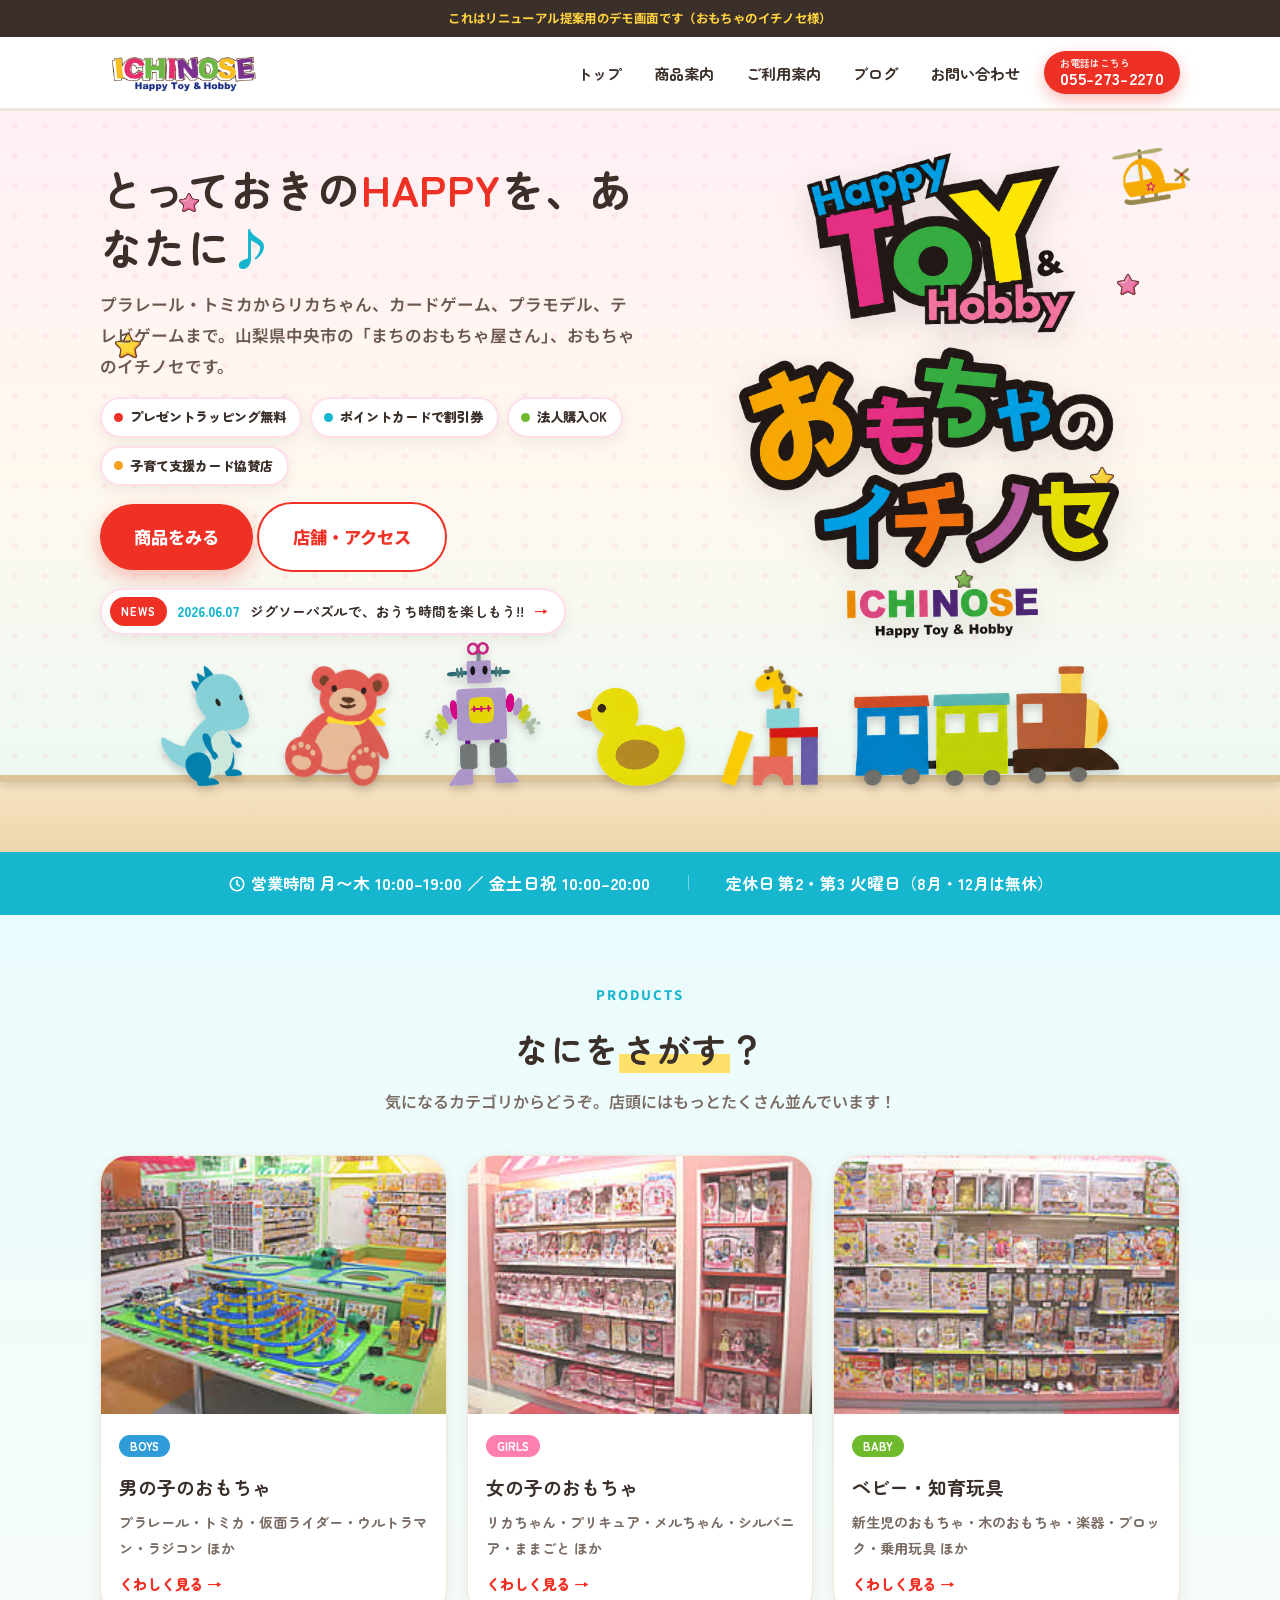
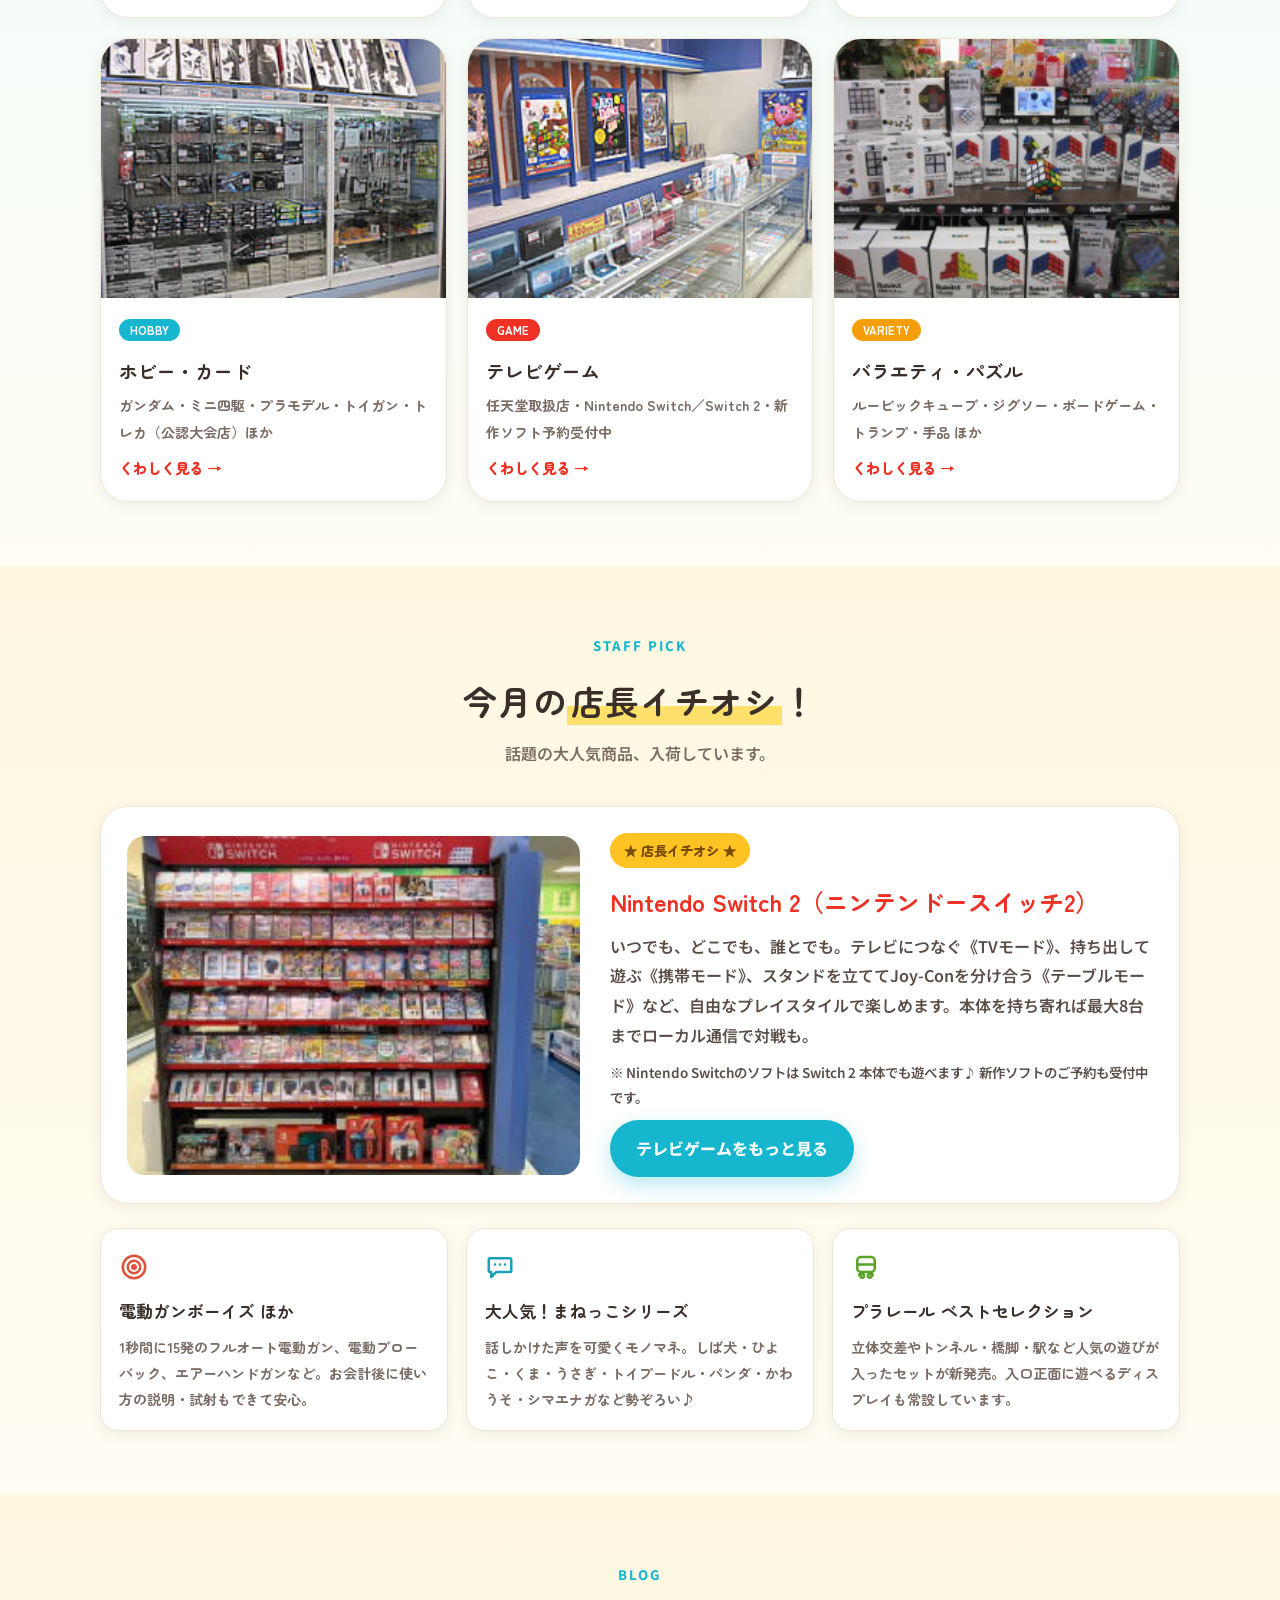
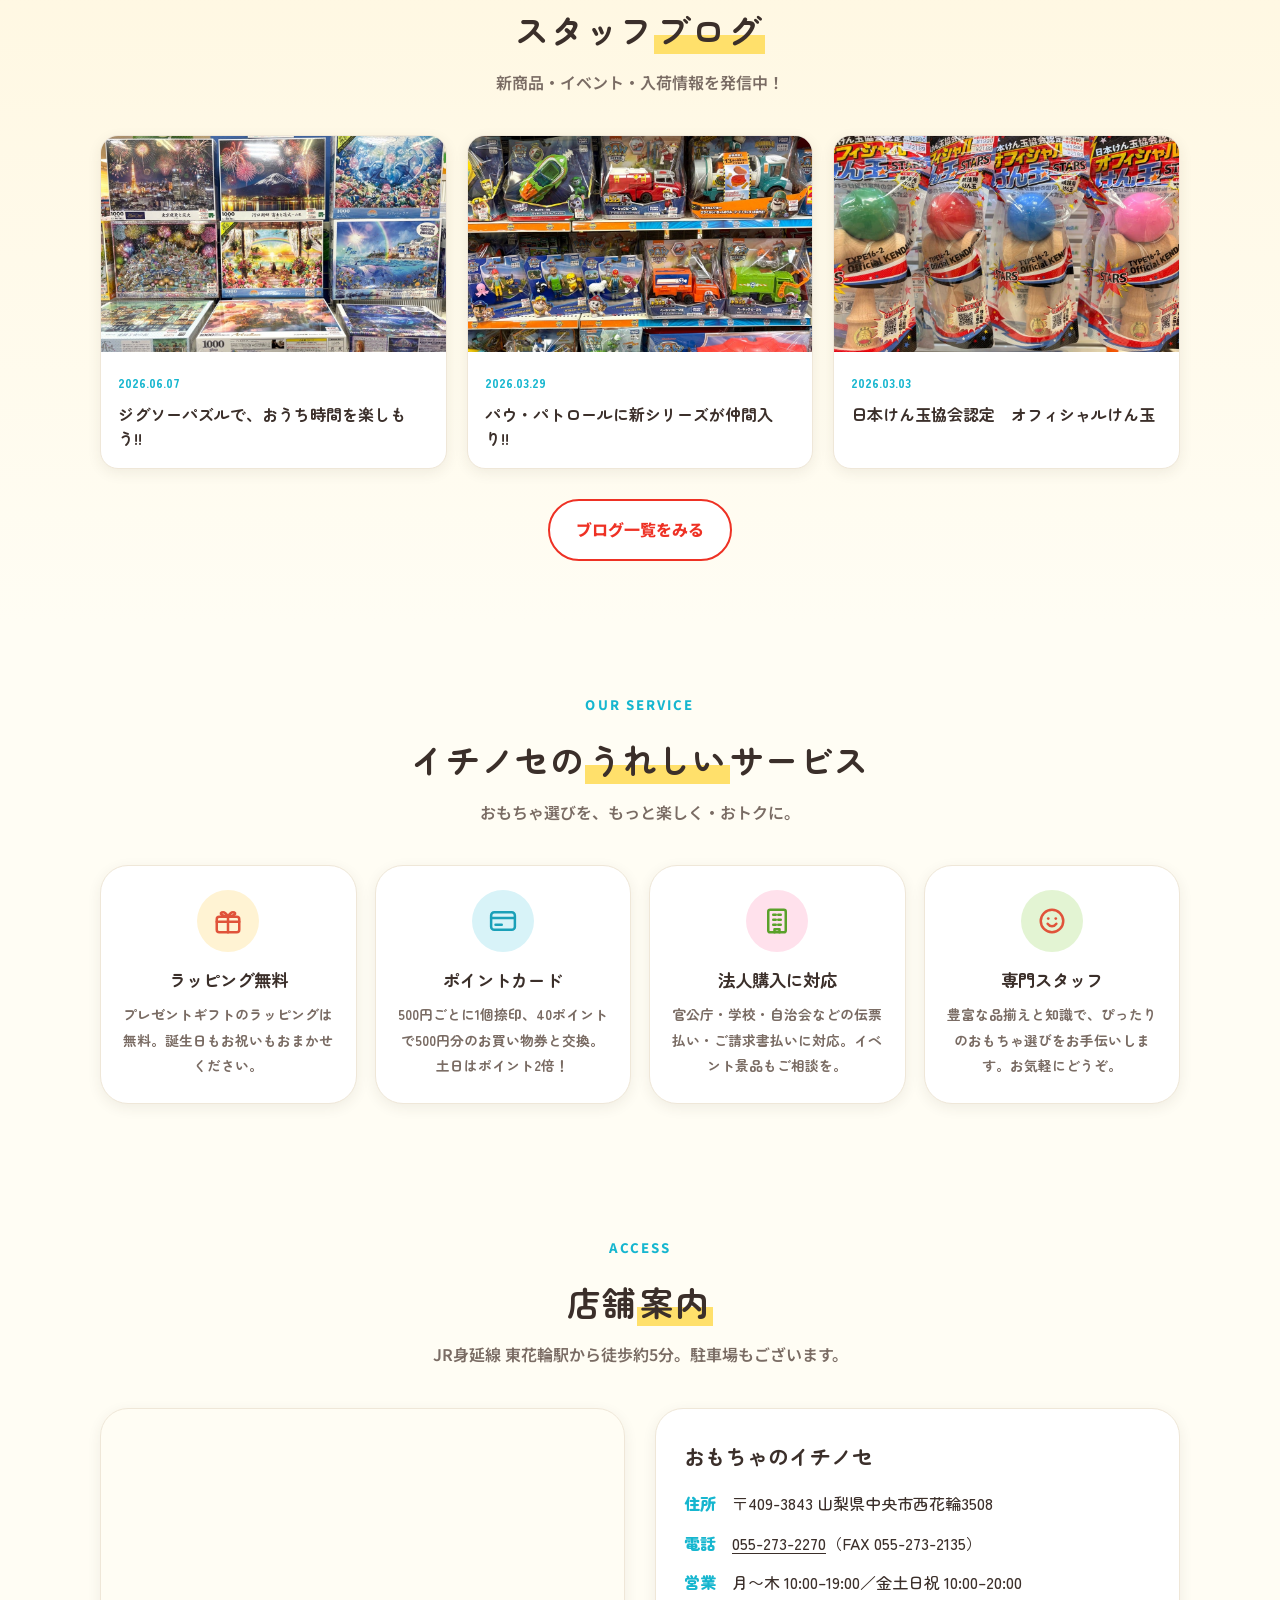
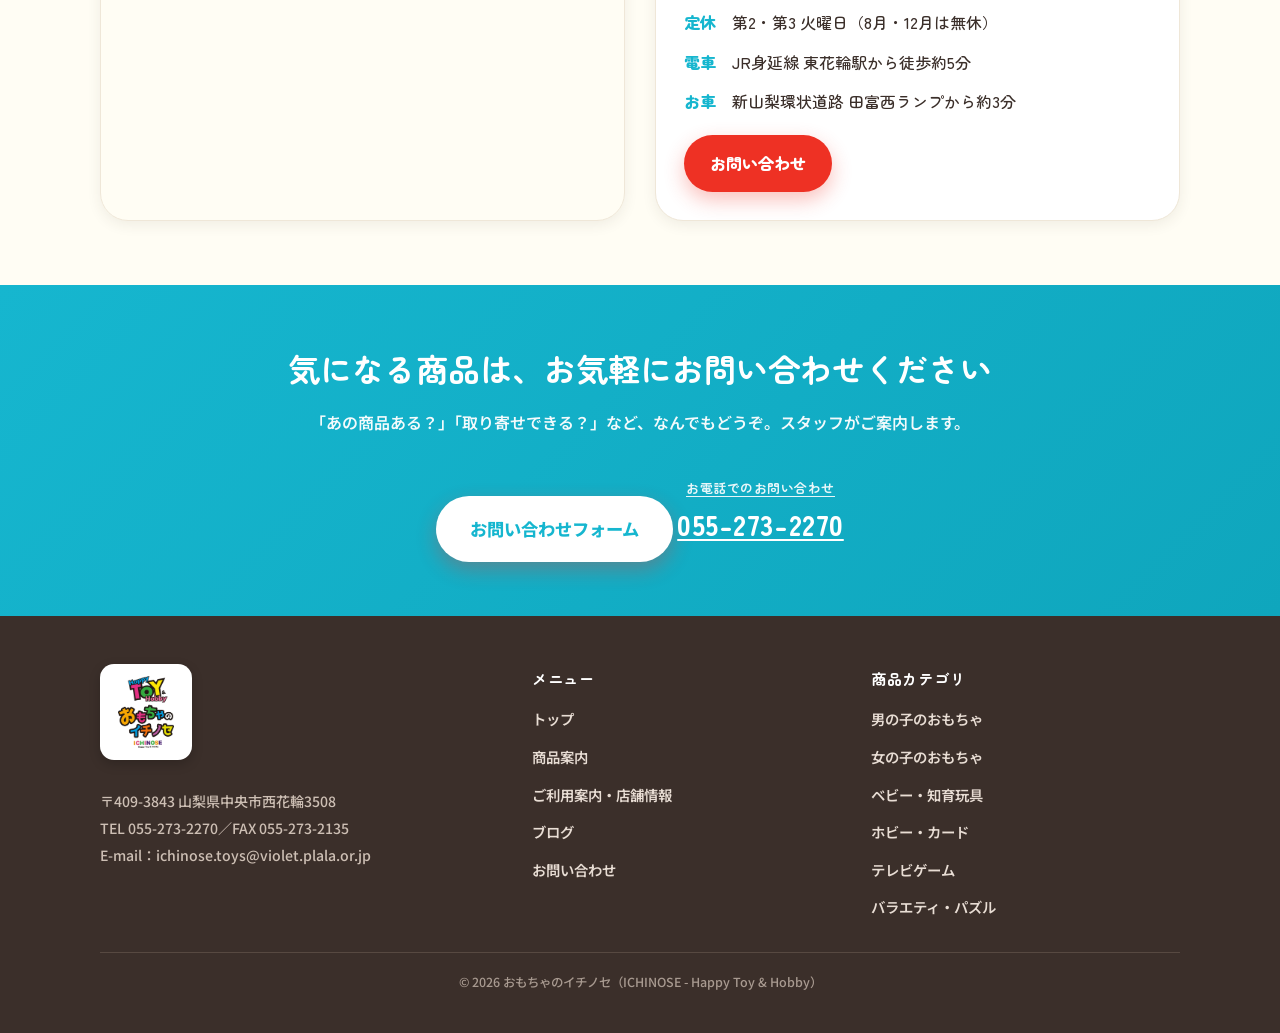
==== index.html @ 7a8bf99c "feat: おもちゃのイチノセ サイトリニューアル デモ(案2 棚ディスプレイ/絵文字不使用/ロケット戻る) Co-Authored-By: Claude Opus 4.8 <noreply@anth" ====
<!DOCTYPE html>
<html lang="ja">
<head>
<meta charset="UTF-8">
<meta name="viewport" content="width=device-width, initial-scale=1.0">
<title>おもちゃのイチノセ｜山梨県中央市のおもちゃ・ホビー専門店</title>
<meta name="description" content="おもちゃのイチノセは山梨県中央市西花輪のおもちゃ・ホビー専門店。プラレール・トミカ・リカちゃん・カードゲーム・プラモデル・テレビゲームまで豊富に品揃え。ラッピング無料・ポイントカード・法人購入対応。">
<meta name="keywords" content="おもちゃのイチノセ,おもちゃの一瀬,おもちゃ,玩具,ホビー,山梨県,中央市,西花輪,東花輪駅,甲府,プラレール,トミカ,カードゲーム,プラモデル,テレビゲーム">
<meta property="og:title" content="おもちゃのイチノセ｜山梨県中央市のおもちゃ・ホビー専門店">
<meta property="og:description" content="とっておきのHAPPYをあなたに。山梨県中央市のおもちゃ・ホビー専門店。">
<meta property="og:image" content="assets/ameblo_profile_logo.jpg">
<link rel="preconnect" href="https://fonts.googleapis.com">
<link rel="preconnect" href="https://fonts.gstatic.com" crossorigin>
<link href="https://fonts.googleapis.com/css2?family=Baloo+2:wght@600;700;800&family=Noto+Sans+JP:wght@400;500;700;900&family=Zen+Maru+Gothic:wght@500;700;900&display=swap" rel="stylesheet">
<link rel="stylesheet" href="style.css">
</head>
<body>
<div class="demo-banner">これはリニューアル提案用のデモ画面です（おもちゃのイチノセ様）</div>

<!-- ===== HEADER ===== -->
<header class="site-head">
  <div class="wrap">
    <a class="brand zen" href="index.html">
      <img src="assets/logo_header.png" alt="おもちゃのイチノセ ICHINOSE Happy Toy &amp; Hobby">
    </a>
    <button class="navtoggle" aria-label="メニュー" onclick="document.getElementById('gnav').classList.toggle('open')"><span></span></button>
    <nav class="gnav zen" id="gnav">
      <a href="index.html">トップ</a>
      <a href="products.html">商品案内</a>
      <a href="guide.html">ご利用案内</a>
      <a href="blog.html">ブログ</a>
      <a href="contact.html">お問い合わせ</a>
      <a class="tel" href="tel:0552732270"><small>お電話はこちら</small><b>055-273-2270</b></a>
    </nav>
  </div>
</header>

<!-- ===== HERO (案2: 棚ディスプレイ) ===== -->
<section class="hero-shelf">
  <!-- 所々に散らしたおもちゃ・星 -->
  <img class="sc sc-heli"  src="assets/toys/heli.png"  alt="" aria-hidden="true">
  <img class="sc sc-star1" src="assets/deco/star_yellow.png"  alt="" aria-hidden="true">
  <img class="sc sc-star2" src="assets/deco/star_pink.png"    alt="" aria-hidden="true">
  <img class="sc sc-star3" src="assets/deco/star_green.png"   alt="" aria-hidden="true">
  <img class="sc sc-star4" src="assets/deco/star_yellow2.png" alt="" aria-hidden="true">
  <img class="sc sc-star5" src="assets/deco/star_pink.png"    alt="" aria-hidden="true">
  <img class="sc sc-star6" src="assets/deco/star_green.png"   alt="" aria-hidden="true">
  <div class="topwrap">
    <div class="htext">
      <h1 class="zen">とっておきの<span class="a">HAPPY</span>を、あなたに<span class="b">♪</span></h1>
      <p class="lead">プラレール・トミカからリカちゃん、カードゲーム、プラモデル、テレビゲームまで。山梨県中央市の「まちのおもちゃ屋さん」、おもちゃのイチノセです。</p>
      <div class="hero-badges zen">
        <span>プレゼントラッピング無料</span><span>ポイントカードで割引券</span><span>法人購入OK</span><span>子育て支援カード協賛店</span>
      </div>
      <div class="cta">
        <a class="btn lg" href="products.html">商品をみる</a>
        <a class="btn ghost lg" href="guide.html">店舗・アクセス</a>
      </div>
      <a class="hero-news zen" href="blog.html">
        <span class="nlabel">NEWS</span>
        <time>2026.06.07</time>
        <span class="ntext">ジグソーパズルで、おうち時間を楽しもう!!</span>
        <span class="narw">→</span>
      </a>
    </div>
    <div class="hlogo">
      <img class="hero-logo" src="assets/logo_center.png" alt="おもちゃのイチノセ ICHINOSE Happy Toy &amp; Hobby">
    </div>
  </div>
  <div class="shelf">
    <div class="shelf-row">
      <img class="b1" src="assets/toys/dino.png"    alt="" aria-hidden="true">
      <img class="b2" src="assets/toys/bear.png"    alt="" aria-hidden="true">
      <img class="b3" src="assets/toys/robot.png"   alt="" aria-hidden="true">
      <img class="b1" src="assets/toys/duck.png"    alt="" aria-hidden="true">
      <img class="b2" src="assets/toys/giraffe.png" alt="" aria-hidden="true">
      <img class="b3" src="assets/toys/train.png"   alt="" aria-hidden="true">
    </div>
  </div>
</section>

<!-- ===== 営業時間 帯 ===== -->
<div class="infobar zen">
  <div class="wrap">
    <span><svg class="ib-ic" viewBox="0 0 24 24" fill="none" stroke="#fff" stroke-width="2.2" stroke-linecap="round" stroke-linejoin="round"><circle cx="12" cy="12" r="9"/><path d="M12 7.5v5l3 2"/></svg>営業時間 <b>月〜木 10:00–19:00 ／ 金土日祝 10:00–20:00</b></span>
    <span class="sep">｜</span>
    <span>定休日 <b>第2・第3 火曜日</b>（8月・12月は無休）</span>
  </div>
</div>

<!-- ===== カテゴリ ===== -->
<section class="sec" style="background:linear-gradient(180deg,#eafbfd,transparent)">
  <div class="wrap">
    <div class="sec-head">
      <span class="ey">PRODUCTS</span>
      <h2 class="zen">なにを<span class="mk">さがす</span>？</h2>
      <p>気になるカテゴリからどうぞ。店頭にはもっとたくさん並んでいます！</p>
    </div>
    <div class="cats zen">
      <a class="cat" href="products.html#boy">
        <div class="ph"><img src="assets/01boy_images_p001.jpg" alt="男の子のおもちゃ" loading="lazy" onerror="this.src='assets/ameblo_profile_logo.jpg'"></div>
        <div class="tx"><span class="tag">BOYS</span><h3>男の子のおもちゃ</h3><p>プラレール・トミカ・仮面ライダー・ウルトラマン・ラジコン ほか</p><div class="more">くわしく見る →</div></div>
      </a>
      <a class="cat" href="products.html#girl">
        <div class="ph"><img src="assets/02girl_images_p001.jpg" alt="女の子のおもちゃ" loading="lazy" onerror="this.src='assets/ameblo_profile_logo.jpg'"></div>
        <div class="tx"><span class="tag">GIRLS</span><h3>女の子のおもちゃ</h3><p>リカちゃん・プリキュア・メルちゃん・シルバニア・ままごと ほか</p><div class="more">くわしく見る →</div></div>
      </a>
      <a class="cat" href="products.html#baby">
        <div class="ph"><img src="assets/03baby_images_p001.jpg" alt="ベビー・知育玩具" loading="lazy" onerror="this.src='assets/ameblo_profile_logo.jpg'"></div>
        <div class="tx"><span class="tag">BABY</span><h3>ベビー・知育玩具</h3><p>新生児のおもちゃ・木のおもちゃ・楽器・ブロック・乗用玩具 ほか</p><div class="more">くわしく見る →</div></div>
      </a>
      <a class="cat" href="products.html#hobby">
        <div class="ph"><img src="assets/04hobby_images_001.jpg" alt="ホビー・カードゲーム" loading="lazy" onerror="this.src='assets/ameblo_profile_logo.jpg'"></div>
        <div class="tx"><span class="tag">HOBBY</span><h3>ホビー・カード</h3><p>ガンダム・ミニ四駆・プラモデル・トイガン・トレカ（公認大会店）ほか</p><div class="more">くわしく見る →</div></div>
      </a>
      <a class="cat" href="products.html#tv">
        <div class="ph"><img src="assets/05tv_images_001.jpg" alt="テレビゲーム" loading="lazy" onerror="this.src='assets/ameblo_profile_logo.jpg'"></div>
        <div class="tx"><span class="tag">GAME</span><h3>テレビゲーム</h3><p>任天堂取扱店・Nintendo Switch／Switch 2・新作ソフト予約受付中</p><div class="more">くわしく見る →</div></div>
      </a>
      <a class="cat" href="products.html#variety">
        <div class="ph"><img src="assets/06variety_images_p001.jpg" alt="バラエティ・ゲーム・パズル" loading="lazy" onerror="this.src='assets/ameblo_profile_logo.jpg'"></div>
        <div class="tx"><span class="tag">VARIETY</span><h3>バラエティ・パズル</h3><p>ルービックキューブ・ジグソー・ボードゲーム・トランプ・手品 ほか</p><div class="more">くわしく見る →</div></div>
      </a>
    </div>
  </div>
</section>

<!-- ===== 店長イチオシ ===== -->
<section class="sec pick">
  <div class="wrap">
    <div class="sec-head">
      <span class="ey">STAFF PICK</span>
      <h2 class="zen">今月の<span class="mk">店長イチオシ</span>！</h2>
      <p>話題の大人気商品、入荷しています。</p>
    </div>
    <div class="pick-main">
      <div class="ph"><img src="assets/05tv_images_002.jpg" alt="Nintendo Switch 2" onerror="this.src='assets/ameblo_profile_logo.jpg'"></div>
      <div>
        <span class="rec zen">★ 店長イチオシ ★</span>
        <h3 class="zen">Nintendo Switch 2（ニンテンドースイッチ2）</h3>
        <p>いつでも、どこでも、誰とでも。テレビにつなぐ《TVモード》、持ち出して遊ぶ《携帯モード》、スタンドを立ててJoy-Conを分け合う《テーブルモード》など、自由なプレイスタイルで楽しめます。本体を持ち寄れば最大8台までローカル通信で対戦も。</p>
        <p class="note">※ Nintendo Switchのソフトは Switch 2 本体でも遊べます♪ 新作ソフトのご予約も受付中です。</p>
        <a class="btn alt" href="products.html#tv">テレビゲームをもっと見る</a>
      </div>
    </div>
    <div class="pick-grid zen">
      <div class="pick-card">
        <div class="ic"><svg viewBox="0 0 24 24" fill="none" stroke="#e0533a" stroke-width="2"><circle cx="12" cy="12" r="9"/><circle cx="12" cy="12" r="5"/><circle cx="12" cy="12" r="1.4" fill="#e0533a"/></svg></div>
        <h4>電動ガンボーイズ ほか</h4>
        <p>1秒間に15発のフルオート電動ガン、電動ブローバック、エアーハンドガンなど。お会計後に使い方の説明・試射もできて安心。</p>
      </div>
      <div class="pick-card">
        <div class="ic"><svg viewBox="0 0 24 24" fill="none" stroke="#1aa0b8" stroke-width="2" stroke-linecap="round" stroke-linejoin="round"><path d="M4 5h16a1 1 0 0 1 1 1v9a1 1 0 0 1-1 1H9l-4 4v-4H4a1 1 0 0 1-1-1V6a1 1 0 0 1 1-1z"/><path d="M8 10h.01M12 10h.01M16 10h.01"/></svg></div>
        <h4>大人気！まねっこシリーズ</h4>
        <p>話しかけた声を可愛くモノマネ。しば犬・ひよこ・くま・うさぎ・トイプードル・パンダ・かわうそ・シマエナガなど勢ぞろい♪</p>
      </div>
      <div class="pick-card">
        <div class="ic"><svg viewBox="0 0 24 24" fill="none" stroke="#5aa12a" stroke-width="2" stroke-linecap="round" stroke-linejoin="round"><rect x="5" y="4" width="14" height="12" rx="3"/><path d="M5 10h14"/><circle cx="9" cy="19" r="1.5"/><circle cx="15" cy="19" r="1.5"/><path d="M8 16l-1.5 2.5M16 16l1.5 2.5"/></svg></div>
        <h4>プラレール ベストセレクション</h4>
        <p>立体交差やトンネル・橋脚・駅など人気の遊びが入ったセットが新発売。入口正面に遊べるディスプレイも常設しています。</p>
      </div>
    </div>
  </div>
</section>

<!-- ===== ブログ ===== -->
<section class="sec" style="background:linear-gradient(180deg,#fff7e0,transparent)">
  <div class="wrap">
    <div class="sec-head">
      <span class="ey">BLOG</span>
      <h2 class="zen">スタッフ<span class="mk">ブログ</span></h2>
      <p>新商品・イベント・入荷情報を発信中！</p>
    </div>
    <div class="posts zen">
      <a class="post" href="https://ameblo.jp/ichinose-toys/" target="_blank" rel="noopener">
        <div class="ph"><img src="assets/blog/blog_20260607.jpg" alt="ジグソーパズルで、おうち時間を楽しもう" loading="lazy" onerror="this.src='assets/ameblo_profile_logo.jpg'"></div>
        <div class="tx"><span class="date">2026.06.07</span><h3>ジグソーパズルで、おうち時間を楽しもう!!</h3></div>
      </a>
      <a class="post" href="https://ameblo.jp/ichinose-toys/" target="_blank" rel="noopener">
        <div class="ph"><img src="assets/blog/blog_20260329.jpg" alt="パウ・パトロールに新シリーズ" loading="lazy" onerror="this.src='assets/ameblo_profile_logo.jpg'"></div>
        <div class="tx"><span class="date">2026.03.29</span><h3>パウ・パトロールに新シリーズが仲間入り!!</h3></div>
      </a>
      <a class="post" href="https://ameblo.jp/ichinose-toys/" target="_blank" rel="noopener">
        <div class="ph"><img src="assets/blog/blog_20260303.jpg" alt="日本けん玉協会認定 オフィシャルけん玉" loading="lazy" onerror="this.src='assets/ameblo_profile_logo.jpg'"></div>
        <div class="tx"><span class="date">2026.03.03</span><h3>日本けん玉協会認定　オフィシャルけん玉</h3></div>
      </a>
    </div>
    <div style="text-align:center;margin-top:30px"><a class="btn ghost" href="blog.html">ブログ一覧をみる</a></div>
  </div>
</section>

<!-- ===== バリュー(うれしいサービス) ===== -->
<section class="sec">
  <div class="wrap">
    <div class="sec-head">
      <span class="ey">OUR SERVICE</span>
      <h2 class="zen">イチノセの<span class="mk">うれしい</span>サービス</h2>
      <p>おもちゃ選びを、もっと楽しく・おトクに。</p>
    </div>
    <div class="values zen">
      <div class="value">
        <div class="ic"><svg viewBox="0 0 24 24" fill="none" stroke="#e0533a" stroke-width="2" stroke-linecap="round" stroke-linejoin="round"><rect x="3" y="8.5" width="18" height="12.5" rx="2"/><path d="M3 12.5h18M12 8.5V21"/><path d="M12 8.5S9.5 4 7 5.2s2 3.3 5 3.3zM12 8.5s2.5-4.5 5-3.3-2 3.3-5 3.3z"/></svg></div>
        <h3>ラッピング無料</h3>
        <p>プレゼントギフトのラッピングは無料。誕生日もお祝いもおまかせください。</p>
      </div>
      <div class="value">
        <div class="ic"><svg viewBox="0 0 24 24" fill="none" stroke="#1aa0b8" stroke-width="2" stroke-linecap="round" stroke-linejoin="round"><rect x="2.5" y="5" width="19" height="14" rx="2.5"/><path d="M2.5 9.5h19M6 15h5"/></svg></div>
        <h3>ポイントカード</h3>
        <p>500円ごとに1個捺印、40ポイントで500円分のお買い物券と交換。土日はポイント2倍！</p>
      </div>
      <div class="value">
        <div class="ic"><svg viewBox="0 0 24 24" fill="none" stroke="#5aa12a" stroke-width="2" stroke-linecap="round" stroke-linejoin="round"><rect x="5" y="3" width="14" height="18" rx="1.5"/><path d="M9 7h2M13 7h2M9 11h2M13 11h2M9 15h2M13 15h2M10 21v-2.5h4V21"/></svg></div>
        <h3>法人購入に対応</h3>
        <p>官公庁・学校・自治会などの伝票払い・ご請求書払いに対応。イベント景品もご相談を。</p>
      </div>
      <div class="value">
        <div class="ic"><svg viewBox="0 0 24 24" fill="none" stroke="#e0533a" stroke-width="2" stroke-linecap="round" stroke-linejoin="round"><circle cx="12" cy="12" r="9"/><path d="M8.5 14.2s1.4 2 3.5 2 3.5-2 3.5-2"/><circle cx="9" cy="10" r="1.1" fill="#e0533a" stroke="none"/><circle cx="15" cy="10" r="1.1" fill="#e0533a" stroke="none"/></svg></div>
        <h3>専門スタッフ</h3>
        <p>豊富な品揃えと知識で、ぴったりのおもちゃ選びをお手伝いします。お気軽にどうぞ。</p>
      </div>
    </div>
  </div>
</section>

<!-- ===== アクセス ===== -->
<section class="sec" id="access">
  <div class="wrap">
    <div class="sec-head">
      <span class="ey">ACCESS</span>
      <h2 class="zen">店舗<span class="mk">案内</span></h2>
      <p>JR身延線 東花輪駅から徒歩約5分。駐車場もございます。</p>
    </div>
    <div class="store">
      <div class="map">
        <iframe title="おもちゃのイチノセ 地図" loading="lazy" referrerpolicy="no-referrer-when-downgrade"
          src="https://maps.google.com/maps?q=%E5%B1%B1%E6%A2%A8%E7%9C%8C%E4%B8%AD%E5%A4%AE%E5%B8%82%E8%A5%BF%E8%8A%B1%E8%BC%AA3508&output=embed"></iframe>
      </div>
      <div class="infocard zen">
        <h3>おもちゃのイチノセ</h3>
        <dl class="dl">
          <dt>住所</dt><dd>〒409-3843 山梨県中央市西花輪3508</dd>
          <dt>電話</dt><dd><a href="tel:0552732270">055-273-2270</a>（FAX 055-273-2135）</dd>
          <dt>営業</dt><dd>月〜木 10:00–19:00／金土日祝 10:00–20:00</dd>
          <dt>定休</dt><dd>第2・第3 火曜日（8月・12月は無休）</dd>
          <dt>電車</dt><dd>JR身延線 東花輪駅から徒歩約5分</dd>
          <dt>お車</dt><dd>新山梨環状道路 田富西ランプから約3分</dd>
        </dl>
        <div style="margin-top:18px"><a class="btn" href="contact.html">お問い合わせ</a></div>
      </div>
    </div>
  </div>
</section>

<!-- ===== CTA ===== -->
<section class="cta-band">
  <div class="wrap">
    <h2 class="zen">気になる商品は、お気軽にお問い合わせください</h2>
    <p>「あの商品ある？」「取り寄せできる？」など、なんでもどうぞ。スタッフがご案内します。</p>
    <a class="btn lg" href="contact.html">お問い合わせフォーム</a>
    <a class="tel-big zen" href="tel:0552732270"><small>お電話でのお問い合わせ</small>055-273-2270</a>
  </div>
</section>

<!-- ===== FOOTER ===== -->
<footer class="site-foot">
  <div class="wrap">
    <div class="top">
      <div>
        <a class="brand zen footer-logo" href="index.html"><img src="assets/logo_center.png" alt="おもちゃのイチノセ ICHINOSE Happy Toy &amp; Hobby"></a>
        <p>〒409-3843 山梨県中央市西花輪3508<br>TEL 055-273-2270／FAX 055-273-2135<br>E-mail：ichinose.toys@violet.plala.or.jp</p>
      </div>
      <div>
        <h4 class="zen">メニュー</h4>
        <ul>
          <li><a href="index.html">トップ</a></li>
          <li><a href="products.html">商品案内</a></li>
          <li><a href="guide.html">ご利用案内・店舗情報</a></li>
          <li><a href="blog.html">ブログ</a></li>
          <li><a href="contact.html">お問い合わせ</a></li>
        </ul>
      </div>
      <div>
        <h4 class="zen">商品カテゴリ</h4>
        <ul>
          <li><a href="products.html#boy">男の子のおもちゃ</a></li>
          <li><a href="products.html#girl">女の子のおもちゃ</a></li>
          <li><a href="products.html#baby">ベビー・知育玩具</a></li>
          <li><a href="products.html#hobby">ホビー・カード</a></li>
          <li><a href="products.html#tv">テレビゲーム</a></li>
          <li><a href="products.html#variety">バラエティ・パズル</a></li>
        </ul>
      </div>
    </div>
    <p class="copy">© 2026 おもちゃのイチノセ（ICHINOSE - Happy Toy &amp; Hobby）</p>
  </div>
</footer>

<button class="totop" id="totop" aria-label="ページの先頭へ戻る" onclick="window.scrollTo({top:0,behavior:'smooth'})"><img src="assets/deco/rocket.png" alt=""></button>
<script>(function(){var b=document.getElementById('totop');if(b)addEventListener('scroll',function(){b.classList.toggle('show',scrollY>400)});})();</script>
</body>
</html>
---- style.css ----
/* =========================================================
   おもちゃのイチノセ — リニューアル (静的モック / WordPress移植前提)
   bespoke design system  ※テンプレ流用でなく当店専用に設計
   ブランド色はロゴ(Happy TOY & Hobby / おもちゃのイチノセ)由来
   ========================================================= */
:root{
  --red:#ee3124;        /* ロゴの「おもちゃのイチノセ」赤 */
  --coral:#ff5a47;
  --yellow:#ffc424;     /* サニーイエロー */
  --teal:#16b6cf;       /* ターコイズ */
  --green:#6fb92c;      /* リーフグリーン */
  --blue:#2f9bd8;       /* スカイブルー */
  --pink:#ff7eb0;
  --cream:#fffdf4;      /* 背景 */
  --paper:#ffffff;
  --ink:#3b2f2a;        /* 文字(温かみのある濃茶) */
  --ink-soft:#7a6c64;
  --line:#efe7d8;
  --shadow:0 10px 30px rgba(59,47,42,.10);
  --shadow-sm:0 4px 14px rgba(59,47,42,.08);
  --r:18px; --r-lg:28px; --r-pill:999px;
  --wrap:1120px;
  --head-h:74px;
}
*{box-sizing:border-box}
html{scroll-behavior:smooth;scroll-padding-top:calc(var(--head-h) + 8px)}
body{
  margin:0;color:var(--ink);background:var(--cream);
  font-family:"Noto Sans JP",-apple-system,"Hiragino Kaku Gothic ProN",sans-serif;
  font-weight:500;line-height:1.85;-webkit-font-smoothing:antialiased;
  text-underline-offset:3px;
}
img{max-width:100%;display:block}
a{color:inherit}
.wrap{max-width:var(--wrap);margin:0 auto;padding:0 20px}
.zen{font-family:"Zen Maru Gothic","Noto Sans JP",sans-serif}
.en{font-family:"Baloo 2","Zen Maru Gothic",cursive}

/* ---- ヘッダー ---- */
.site-head{
  position:sticky;top:0;z-index:50;height:var(--head-h);
  background:rgba(255,255,255,.92);backdrop-filter:blur(8px);
  border-bottom:3px solid var(--line);
}
.site-head .wrap{height:100%;display:flex;align-items:center;gap:18px}
.brand{display:flex;align-items:center;gap:11px;text-decoration:none;flex:0 0 auto}
.brand img{width:46px;height:46px;border-radius:12px;box-shadow:var(--shadow-sm)}
.site-head .brand img{height:46px;width:auto;border-radius:0;box-shadow:none}
.brand b{font-size:1.12rem;line-height:1.15;letter-spacing:.02em}
.brand b small{display:block;font-size:.6rem;color:var(--ink-soft);font-weight:700;letter-spacing:.12em}
.gnav{margin-left:auto;display:flex;align-items:center;gap:4px}
.gnav a{
  text-decoration:none;font-weight:700;font-size:.95rem;padding:9px 14px;border-radius:var(--r-pill);
  color:var(--ink);transition:.18s;
}
.gnav a:hover{background:#fff4d6;color:#c8420f}
.gnav .tel{
  display:flex;flex-direction:column;line-height:1.05;margin-left:6px;padding:7px 16px;border-radius:var(--r-pill);
  background:var(--red);color:#fff;box-shadow:0 6px 16px rgba(238,49,36,.32);
}
.gnav .tel small{font-size:.62rem;opacity:.9;font-weight:700}
.gnav .tel b{font-size:1.06rem;letter-spacing:.02em}
.navtoggle{display:none}

/* ---- ボタン ---- */
.btn{
  display:inline-flex;align-items:center;gap:8px;text-decoration:none;font-weight:800;
  padding:14px 26px;border-radius:var(--r-pill);font-size:1rem;border:none;cursor:pointer;
  background:var(--red);color:#fff;box-shadow:0 8px 20px rgba(238,49,36,.30);transition:.18s;
}
.btn:hover{transform:translateY(-2px);box-shadow:0 12px 26px rgba(238,49,36,.38)}
.btn.alt{background:var(--teal);box-shadow:0 8px 20px rgba(22,182,207,.30)}
.btn.alt:hover{box-shadow:0 12px 26px rgba(22,182,207,.4)}
.btn.ghost{background:#fff;color:var(--red);border:2.5px solid var(--red);box-shadow:none}
.btn.ghost:hover{background:#fff0ee}
.btn.lg{padding:17px 34px;font-size:1.08rem}

/* ---- セクション見出し ---- */
.sec{padding:64px 0}
.sec-head{text-align:center;margin-bottom:38px}
.sec-head .ey{display:inline-block;font-weight:800;color:var(--teal);letter-spacing:.16em;font-size:.82rem}
.sec-head h2{font-size:clamp(1.5rem,4.5vw,2.1rem);margin:.3em 0 .2em;letter-spacing:.02em}
.sec-head p{color:var(--ink-soft);margin:0;font-weight:600}
.sec-head h2 .mk{
  background:linear-gradient(transparent 62%, #ffe06b 62%);padding:0 .1em;
}

/* ---- HERO ---- */
.hero{position:relative;overflow:hidden;background:
  radial-gradient(900px 420px at 88% -10%, #fff2c4 0, transparent 60%),
  radial-gradient(700px 380px at 0% 105%, #d6f3f8 0, transparent 60%),
  var(--cream);
  padding:48px 0 72px;
}
.hero .wrap{display:grid;grid-template-columns:1.05fr .95fr;gap:40px;align-items:center}
.hero .copy h1{font-size:clamp(1.8rem,5.2vw,3rem);line-height:1.32;margin:.1em 0 .35em;letter-spacing:.01em}
.hero .copy h1 .a{color:var(--red)}
.hero .copy h1 .b{color:var(--teal)}
.hero .lead{font-size:1.06rem;color:#5a4d46;font-weight:600;margin:0 0 24px}
.hero .badges{display:flex;flex-wrap:wrap;gap:9px;margin:0 0 26px}
.hero .badges span{
  background:#fff;border:2px solid var(--line);border-radius:var(--r-pill);
  padding:7px 15px;font-weight:800;font-size:.86rem;box-shadow:var(--shadow-sm)
}
.hero .badges span i{font-style:normal;margin-right:5px}
.hero .cta{display:flex;flex-wrap:wrap;gap:12px;align-items:center}
.hero-visual{position:relative}
.hero-visual .logo-card{
  background:#fff;border-radius:var(--r-lg);padding:18px;box-shadow:var(--shadow);
  transform:rotate(-2deg);border:4px solid #fff;
}
.hero-visual .logo-card img{border-radius:18px;width:100%}
.hero-visual .hero-tag{margin:18px 0 0;text-align:center;font-weight:800;color:var(--teal);font-size:.95rem}

/* 動くおもちゃステージ */
.toy-stage{position:relative;min-height:500px;display:grid;place-items:center;
  background:linear-gradient(135deg,#fff7e3,#eafaf4);border:5px solid #fff;border-radius:30px;
  box-shadow:var(--shadow-sm);overflow:hidden;padding:8px}
.toy-stage .hero-wm{width:56%;position:relative;z-index:2;filter:drop-shadow(0 8px 16px rgba(59,47,42,.14))}
.toy{position:absolute;z-index:3;will-change:transform;filter:drop-shadow(0 5px 9px rgba(0,0,0,.15))}
/* 元画像どおりの配置(枠内におさめる) */
.ty-dino   {top:6%;    left:4%;  width:72px;  animation:ty-float 4s ease-in-out infinite}
.ty-gift   {top:4%;    left:25%; width:40px;  animation:ty-float 3.6s ease-in-out infinite .5s}
.ty-heli   {top:5%;    right:4%; width:80px;  animation:ty-fly 6s ease-in-out infinite}
.ty-robot  {top:24%;   right:3%; width:62px;  animation:ty-wiggle 3.6s ease-in-out infinite}
.ty-bear   {top:37%;   left:3%;  width:72px;  animation:ty-float 4.4s ease-in-out infinite .3s}
.ty-duck   {top:55%;   right:3%; width:66px;  animation:ty-float 3.4s ease-in-out infinite .6s}
.ty-giraffe{bottom:4%; left:5%;  width:66px;  animation:ty-float 4.2s ease-in-out infinite .2s}
.ty-kokeshi{bottom:17%;right:4%; width:27px;  animation:ty-float 3.8s ease-in-out infinite .9s}
.ty-train  {bottom:4%; right:7%; width:96px;  animation:ty-slide 5s ease-in-out infinite}
@keyframes ty-float{0%,100%{transform:translateY(0) rotate(0)}50%{transform:translateY(-8px) rotate(-3deg)}}
@keyframes ty-wiggle{0%,100%{transform:rotate(-7deg)}50%{transform:rotate(7deg)}}
@keyframes ty-fly{0%,100%{transform:translate(0,0) rotate(-3deg)}50%{transform:translate(-14px,-7px) rotate(4deg)}}
@keyframes ty-slide{0%,100%{transform:translate(0,0) rotate(0)}50%{transform:translate(7px,-5px) rotate(2deg)}}
/* 星・キラキラ(動く) */
.deco{position:absolute;z-index:1;will-change:transform,opacity}
.dc-sy   {top:42%;   right:9%;  width:30px; animation:ty-tw 2.9s ease-in-out infinite .4s}
.dc-spark{top:47%;   left:5%;   width:42px; animation:ty-tw 2.4s ease-in-out infinite}
.dc-sp   {bottom:33%;left:23%;  width:24px; animation:ty-tw 3.3s ease-in-out infinite .8s}
/* 動かない静止星 */
.st-sg   {top:58%;   left:6%;   width:26px}
.st-sy2  {top:13%;   left:33%;  width:22px}
.st-sp2  {bottom:22%;right:24%; width:22px}
.st-1{top:11%; left:42%; width:20px}
.st-2{top:31%; left:13%; width:18px}
.st-3{top:64%; right:14%;width:20px}
.st-4{bottom:9%; left:32%;width:18px}
.st-5{bottom:30%;right:11%;width:20px}
.st-6{top:50%; left:37%; width:16px}
.st-7{top:18%; right:22%;width:18px}
.st-8 {top:8%;  left:15%; width:16px}
.st-9 {top:21%; left:45%; width:14px; animation:ty-tw 2.7s ease-in-out infinite .3s}
.st-10{top:40%; right:8%; width:18px}
.st-11{top:47%; left:21%; width:14px}
.st-12{bottom:13%;left:18%;width:16px; animation:ty-tw 3.1s ease-in-out infinite .7s}
.st-13{bottom:6%; right:31%;width:18px}
.st-14{top:69%; left:44%; width:14px}
@keyframes ty-tw{0%,100%{transform:scale(1) rotate(0);opacity:.82}50%{transform:scale(1.22) rotate(6deg);opacity:1}}
@media (prefers-reduced-motion: reduce){.toy,.deco{animation:none!important}}

/* ===== HERO 案2: 棚ディスプレイ(可愛い配色・絵文字不使用) ===== */
.hero-shelf{position:relative;overflow:hidden;text-align:left;padding:42px 0 0;
  background:
    radial-gradient(circle at 50% 50%, rgba(255,148,184,.13) 2.4px, transparent 3.4px) 0 0/30px 30px,
    linear-gradient(180deg,#fff0f5 0%,#fff8ef 48%,#eafaf4 100%);}
.hero-shelf .topwrap{position:relative;z-index:2;max-width:1120px;margin:0 auto;padding:0 20px;display:grid;grid-template-columns:1.04fr .96fr;gap:34px;align-items:center}
.hero-shelf .hlogo{display:grid;place-items:center}
.hero-shelf h1{font-family:"Zen Maru Gothic",sans-serif;font-size:clamp(1.8rem,5vw,2.7rem);line-height:1.34;margin:.1em 0 .3em;letter-spacing:.01em}
.hero-shelf h1 .a{color:var(--red)} .hero-shelf h1 .b{color:var(--teal)}
.hero-shelf .lead{font-size:1.04rem;color:#6a574e;font-weight:600;margin:0 0 16px}
.hero-shelf .hero-badges{display:flex;flex-wrap:wrap;gap:8px;justify-content:flex-start;margin:0 0 16px}
.hero-shelf .hero-badges span{background:#fff;border:2px solid #ffdfe9;border-radius:999px;padding:6px 14px 6px 12px;font-weight:800;font-size:.82rem;box-shadow:var(--shadow-sm);display:inline-flex;align-items:center;gap:7px}
.hero-shelf .hero-badges span::before{content:"";width:9px;height:9px;border-radius:50%;background:var(--red);flex:0 0 auto}
.hero-shelf .hero-badges span:nth-child(2)::before{background:var(--teal)}
.hero-shelf .hero-badges span:nth-child(3)::before{background:var(--green)}
.hero-shelf .hero-badges span:nth-child(4)::before{background:#f6a01f}
.hero-shelf .cta{justify-content:flex-start}
/* 最新ニュース枠 */
.hero-news{display:inline-flex;align-items:center;gap:10px;margin:16px 0 0;max-width:600px;
  background:#fff;border:2px solid #ffdfe9;border-radius:999px;padding:7px 16px 7px 8px;
  box-shadow:var(--shadow-sm);text-decoration:none;color:var(--ink);font-weight:700;font-size:.86rem}
.hero-news:hover{border-color:var(--red)}
.hero-news .nlabel{background:var(--red);color:#fff;font-weight:800;font-size:.7rem;letter-spacing:.08em;border-radius:999px;padding:4px 11px;flex:0 0 auto}
.hero-news time{color:var(--teal);font-weight:800;flex:0 0 auto}
.hero-news .ntext{overflow:hidden;text-overflow:ellipsis;white-space:nowrap}
.hero-news .narw{color:var(--red);font-weight:900;flex:0 0 auto}
.hero-shelf .hero-logo{display:block;width:94%;max-width:380px;margin:0 auto;position:relative;z-index:2;filter:drop-shadow(0 8px 16px rgba(59,47,42,.14))}
/* 棚 */
.shelf{position:relative;margin-top:14px;height:200px}
.shelf::before{content:"";position:absolute;left:0;right:0;bottom:0;height:70px;background:linear-gradient(180deg,#f7e3c1,#ecd6ad)}
.shelf::after{content:"";position:absolute;left:0;right:0;bottom:70px;height:7px;background:#ddc398;box-shadow:0 4px 7px rgba(0,0,0,.13)}
.shelf-row{position:absolute;left:0;right:0;bottom:66px;z-index:2;display:flex;justify-content:center;align-items:flex-end;gap:36px;max-width:980px;margin:0 auto;padding:0 16px}
.shelf-row img{height:120px;width:auto;filter:drop-shadow(0 5px 4px rgba(0,0,0,.16))}
.shelf-row img:nth-child(3){height:144px}   /* ロボット大きめ */
.shelf-row img:nth-child(4){height:98px}    /* アヒル小さめ */
.shelf-row .b1{animation:ty-float 4s ease-in-out infinite}
.shelf-row .b2{animation:ty-float 3.6s ease-in-out infinite .4s}
.shelf-row .b3{animation:ty-float 4.4s ease-in-out infinite .2s}
/* 散らしたおもちゃ・星 */
.hero-shelf .sc{position:absolute;z-index:1;will-change:transform}
.sc-heli{top:5%;  right:7%; width:78px;z-index:3;animation:ty-fly 6s ease-in-out infinite}
.sc-star1{top:30%;left:9%;  width:26px;animation:ty-tw 2.6s ease-in-out infinite}
.sc-star2{top:22%;right:11%;width:22px;animation:ty-tw 3s ease-in-out infinite .5s}
.sc-star3{top:54%;left:15%; width:20px}
.sc-star4{top:48%;right:13%;width:24px;animation:ty-tw 2.8s ease-in-out infinite .8s}
.sc-star5{top:11%;left:14%; width:20px}
.sc-star6{top:62%;right:24%;width:18px}
@media(max-width:880px){
  .hero-shelf{text-align:center}
  .hero-shelf .topwrap{grid-template-columns:1fr;gap:16px}
  .hero-shelf .hero-badges,.hero-shelf .cta{justify-content:center}
  .hero-shelf .sc-star3,.hero-shelf .sc-star4,.hero-shelf .sc-star6,.hero-shelf .sc-heli{display:none}
  .shelf-row{gap:12px}.shelf-row img{height:74px}
  .shelf-row img:nth-child(3){height:92px}.shelf-row img:nth-child(4){height:62px}
  .shelf-row img:nth-child(n+6){display:none}
  .hero-shelf .hero-logo{width:250px}
  .hero-news{font-size:.78rem;max-width:92%;margin-left:auto;margin-right:auto}
}
.hero-visual .pop{
  position:absolute;background:#fff;border-radius:var(--r-pill);padding:9px 17px;font-weight:800;
  box-shadow:var(--shadow);font-size:.92rem;
}
.hero-visual .pop.p1{top:-14px;left:-10px;color:var(--red);transform:rotate(-6deg)}
.hero-visual .pop.p2{bottom:8px;right:-8px;color:var(--teal);transform:rotate(5deg)}

.blob{position:absolute;border-radius:50%;filter:blur(2px);opacity:.5;z-index:0}

/* ---- インフォ帯(営業時間など) ---- */
.infobar{background:var(--teal);color:#fff}
.infobar .wrap{display:flex;flex-wrap:wrap;gap:10px 30px;justify-content:center;padding:16px 20px;font-weight:700}
.infobar b{font-size:1.05rem}
.infobar .sep{opacity:.5}

/* ---- カテゴリカード ---- */
.cats{display:grid;grid-template-columns:repeat(3,1fr);gap:20px}
.cat{
  position:relative;display:block;text-decoration:none;background:var(--paper);
  border-radius:var(--r-lg);overflow:hidden;box-shadow:var(--shadow-sm);
  border:1px solid var(--line);transition:.2s;
}
.cat:hover{transform:translateY(-6px);box-shadow:var(--shadow)}
.cat .ph{aspect-ratio:4/3;overflow:hidden;background:#f6efe2}
.cat .ph img{width:100%;height:100%;object-fit:cover;transition:.4s}
.cat:hover .ph img{transform:scale(1.06)}
.cat .tx{padding:16px 18px 20px}
.cat .tx .tag{font-weight:800;font-size:.72rem;color:#fff;background:var(--coral);padding:3px 11px;border-radius:var(--r-pill)}
.cat .tx h3{margin:10px 0 4px;font-size:1.18rem}
.cat .tx p{margin:0;color:var(--ink-soft);font-size:.88rem;font-weight:600}
.cat .tx .more{margin-top:10px;font-weight:800;color:var(--red);font-size:.9rem}
.cat:nth-child(1) .tx .tag{background:var(--blue)}
.cat:nth-child(2) .tx .tag{background:var(--pink)}
.cat:nth-child(3) .tx .tag{background:var(--green)}
.cat:nth-child(4) .tx .tag{background:var(--teal)}
.cat:nth-child(5) .tx .tag{background:var(--red)}
.cat:nth-child(6) .tx .tag{background:#f59e0b}

/* ---- 店長イチオシ ---- */
.pick{background:linear-gradient(180deg,#fff7e0,transparent)}
.pick-main{
  display:grid;grid-template-columns:1fr 1.2fr;gap:30px;align-items:center;
  background:#fff;border-radius:var(--r-lg);padding:26px;box-shadow:var(--shadow-sm);border:1px solid var(--line);
}
.pick-main .ph{border-radius:var(--r);overflow:hidden;background:#f6efe2;aspect-ratio:4/3}
.pick-main .ph img{width:100%;height:100%;object-fit:cover}
.pick-main .rec{display:inline-flex;align-items:center;gap:7px;background:var(--yellow);color:#7a4d00;font-weight:800;border-radius:var(--r-pill);padding:5px 14px;font-size:.84rem}
.pick-main h3{font-size:1.5rem;margin:12px 0 .3em;color:var(--red)}
.pick-main p{margin:0 0 10px;color:#5a4d46;font-weight:600}
.pick-grid{display:grid;grid-template-columns:repeat(3,1fr);gap:18px;margin-top:24px}
.pick-card{background:#fff;border-radius:var(--r);padding:18px;border:1px solid var(--line);box-shadow:var(--shadow-sm)}
.pick-card h4{margin:.1em 0 .4em;font-size:1.05rem}
.pick-card p{margin:0;color:var(--ink-soft);font-size:.88rem;font-weight:600}
.pick-card .ic{font-size:1.6rem}

/* ---- 特典/バリュー ---- */
.values{display:grid;grid-template-columns:repeat(4,1fr);gap:18px}
.value{background:#fff;border-radius:var(--r-lg);padding:24px 20px;text-align:center;border:1px solid var(--line);box-shadow:var(--shadow-sm)}
.value .ic{width:62px;height:62px;border-radius:50%;display:grid;place-items:center;margin:0 auto 12px;font-size:1.7rem;background:#fff3d3}
.value .ic svg{width:30px;height:30px}
.pick-card .ic svg{width:30px;height:30px}
.ib-ic{width:18px;height:18px;vertical-align:-3px;margin-right:5px}
.footer-logo{background:#fff;border-radius:14px;padding:12px 18px;display:inline-flex;margin-bottom:14px;box-shadow:0 4px 12px rgba(0,0,0,.2)}
.footer-logo img{height:72px;width:auto;border-radius:0;box-shadow:none;display:block}
/* ロケットで「ページ先頭へ戻る」 */
.totop{position:fixed;right:20px;bottom:20px;z-index:90;width:62px;height:62px;border:none;background:transparent;cursor:pointer;padding:0;opacity:0;transform:translateY(20px) scale(.8);pointer-events:none;transition:.3s;filter:drop-shadow(0 6px 10px rgba(0,0,0,.28))}
.totop.show{opacity:1;transform:translateY(0) scale(1);pointer-events:auto}
.totop img{width:100%;height:100%;display:block;transition:transform .3s;transform:rotate(-20deg)}
.totop:hover img{transform:translateY(-9px) rotate(-26deg)}
@media(max-width:600px){.totop{width:52px;height:52px;right:14px;bottom:14px}}
.value:nth-child(2) .ic{background:#d8f3f8}
.value:nth-child(3) .ic{background:#ffe1ec}
.value:nth-child(4) .ic{background:#e3f4d3}
.value h3{margin:.2em 0 .35em;font-size:1.08rem}
.value p{margin:0;color:var(--ink-soft);font-size:.86rem;font-weight:600}

/* ---- ブログ ---- */
.posts{display:grid;grid-template-columns:repeat(3,1fr);gap:20px}
.post{background:#fff;border-radius:var(--r);overflow:hidden;border:1px solid var(--line);box-shadow:var(--shadow-sm);text-decoration:none;transition:.2s}
.post:hover{transform:translateY(-5px);box-shadow:var(--shadow)}
.post .ph{aspect-ratio:16/10;background:#f6efe2;overflow:hidden}
.post .ph img{width:100%;height:100%;object-fit:cover}
.post .tx{padding:15px 17px 18px}
.post .date{font-weight:800;color:var(--teal);font-size:.78rem}
.post h3{margin:6px 0 0;font-size:1rem;line-height:1.5}

/* ---- アクセス/店舗 ---- */
.store{display:grid;grid-template-columns:1fr 1fr;gap:30px;align-items:stretch}
.store .map{border-radius:var(--r-lg);overflow:hidden;min-height:330px;box-shadow:var(--shadow-sm);border:1px solid var(--line)}
.store .map iframe{width:100%;height:100%;min-height:330px;border:0;display:block}
.infocard{background:#fff;border-radius:var(--r-lg);padding:28px;border:1px solid var(--line);box-shadow:var(--shadow-sm)}
.infocard h3{margin:0 0 14px;font-size:1.3rem}
.dl{display:grid;grid-template-columns:auto 1fr;gap:10px 16px;margin:0}
.dl dt{font-weight:800;color:var(--teal)}
.dl dd{margin:0}
.hours{width:100%;border-collapse:collapse;margin-top:6px}
.hours th,.hours td{border:1px solid var(--line);padding:9px 12px;text-align:center;font-weight:700}
.hours th{background:#f3fbfc;color:#0d7d8f}
.note{color:var(--ink-soft);font-size:.84rem;font-weight:600}

/* ---- 商品ページ: タブ/サブナビ ---- */
.subnav{position:sticky;top:var(--head-h);z-index:40;background:rgba(255,253,244,.95);backdrop-filter:blur(6px);border-bottom:2px solid var(--line)}
.subnav .wrap{display:flex;gap:8px;overflow-x:auto;padding:11px 20px;scrollbar-width:none}
.subnav .wrap::-webkit-scrollbar{display:none}
.subnav a{white-space:nowrap;text-decoration:none;font-weight:800;font-size:.9rem;padding:8px 16px;border-radius:var(--r-pill);background:#fff;border:2px solid var(--line);color:var(--ink)}
.subnav a:hover{border-color:var(--red);color:var(--red)}

.catblock{padding:54px 0;border-bottom:1px dashed var(--line)}
.catblock:nth-child(even){background:#fffaf0}
.catblock .lead-row{display:flex;align-items:center;gap:14px;margin-bottom:8px}
.catblock .lead-row .dot{width:14px;height:34px;border-radius:8px;background:var(--red)}
.catblock h2{font-size:clamp(1.4rem,4vw,1.9rem);margin:0}
.catblock .intro{color:#5a4d46;font-weight:600;margin:.2em 0 26px;max-width:760px}
.items{display:grid;grid-template-columns:repeat(2,1fr);gap:22px}
.item{display:grid;grid-template-columns:150px 1fr;gap:18px;background:#fff;border-radius:var(--r);padding:16px;border:1px solid var(--line);box-shadow:var(--shadow-sm)}
.item .ph{width:150px;height:120px;border-radius:12px;overflow:hidden;background:#f6efe2}
.item .ph img{width:100%;height:100%;object-fit:cover}
.item h3{margin:.1em 0 .35em;font-size:1.1rem;color:#c8420f}
.item p{margin:0;font-size:.9rem;color:#5a4d46;font-weight:600;line-height:1.7}
.item.txt{grid-template-columns:1fr}

/* ---- お知らせ/注意の箱 ---- */
.callout{background:#fff7e0;border:2px dashed var(--yellow);border-radius:var(--r);padding:18px 22px;color:#8a5a00;font-weight:700}
.callout.teal{background:#eafbfd;border-color:var(--teal);color:#0d7d8f}

/* ---- ポイント/法人 ---- */
.point-hero{background:linear-gradient(135deg,var(--red),var(--coral));color:#fff;border-radius:var(--r-lg);padding:34px;text-align:center;box-shadow:var(--shadow)}
.point-hero h2{margin:.1em 0 .2em;font-size:1.8rem}
.point-hero .big{font-size:2.6rem;font-weight:900;display:block;margin:.2em 0}
.checklist{list-style:none;padding:0;margin:0;display:grid;gap:12px}
.checklist li{display:flex;gap:12px;background:#fff;border:1px solid var(--line);border-radius:var(--r);padding:14px 18px;font-weight:600}
.checklist li::before{content:"✓";font-weight:900;color:#fff;background:var(--green);width:26px;height:26px;border-radius:50%;display:grid;place-items:center;flex:0 0 auto}

/* ---- パンくず/ページヘッダ ---- */
.page-head{background:
  radial-gradient(600px 300px at 90% -30%, #fff2c4 0, transparent 60%),var(--cream);
  padding:34px 0 30px;border-bottom:2px solid var(--line)}
.crumb{font-size:.8rem;color:var(--ink-soft);font-weight:700;margin:0 0 6px}
.crumb a{text-decoration:none;color:var(--teal)}
.page-head h1{margin:0;font-size:clamp(1.6rem,5vw,2.3rem)}
.page-head p{margin:.4em 0 0;color:var(--ink-soft);font-weight:600}

/* ---- お問い合わせフォーム ---- */
.form{display:grid;gap:16px;background:#fff;border:1px solid var(--line);border-radius:var(--r-lg);padding:28px;box-shadow:var(--shadow-sm)}
.form label{font-weight:800;font-size:.92rem;display:block;margin-bottom:6px}
.form label .req{color:#fff;background:var(--red);font-size:.66rem;border-radius:5px;padding:1px 7px;margin-left:8px;vertical-align:middle}
.form input,.form textarea,.form select{
  width:100%;padding:13px 15px;border:2px solid var(--line);border-radius:12px;font:inherit;background:#fffdf8}
.form input:focus,.form textarea:focus,.form select:focus{outline:none;border-color:var(--teal)}

/* ---- CTA帯 ---- */
.cta-band{background:linear-gradient(135deg,var(--teal),#0fa6bd);color:#fff;text-align:center}
.cta-band .wrap{padding:54px 20px}
.cta-band h2{font-size:clamp(1.5rem,4.5vw,2rem);margin:0 0 .3em}
.cta-band p{margin:0 0 22px;opacity:.95;font-weight:600}
.cta-band .btn{background:#fff;color:var(--teal)}
.cta-band .btn:hover{background:#fff}
.cta-band .tel-big{display:inline-block;margin-top:16px;font-size:1.7rem;font-weight:900;letter-spacing:.02em}
.cta-band .tel-big small{display:block;font-size:.8rem;opacity:.9;font-weight:700}

/* ---- フッター ---- */
.site-foot{background:#3b2f2a;color:#e8ddd4;padding:48px 0 26px}
.site-foot .top{display:grid;grid-template-columns:1.3fr 1fr 1fr;gap:30px}
.site-foot .brand b{color:#fff}
.site-foot p{font-size:.88rem;line-height:1.9;color:#cdbfb4}
.site-foot h4{color:#fff;font-size:.95rem;margin:0 0 12px;letter-spacing:.05em}
.site-foot ul{list-style:none;padding:0;margin:0;display:grid;gap:8px}
.site-foot a{color:#e8ddd4;text-decoration:none;font-size:.9rem;font-weight:600}
.site-foot a:hover{color:var(--yellow)}
.site-foot .copy{border-top:1px solid #574941;margin-top:30px;padding-top:18px;text-align:center;font-size:.78rem;color:#a89a90}
.demo-banner{background:#3b2f2a;color:#ffd23f;text-align:center;font-size:.78rem;font-weight:700;padding:7px 14px;letter-spacing:.03em}

/* ---- レスポンシブ ---- */
@media(max-width:900px){
  :root{--head-h:64px}
  .hero .wrap{grid-template-columns:1fr;gap:26px}
  .hero-visual{max-width:420px;margin:0 auto}
  .toy-stage{min-height:360px}
  .toy-stage .hero-wm{width:76%}
  .ty-train,.ty-gift,.ty-kokeshi,.st-sy2,.st-sp2{display:none}
  .ty-heli{width:70px}.ty-robot{width:56px}.ty-dino{width:72px}.ty-duck{width:60px}.ty-bear{width:70px}.ty-giraffe{width:62px}
  .cats,.posts,.pick-grid{grid-template-columns:repeat(2,1fr)}
  .values{grid-template-columns:repeat(2,1fr)}
  .pick-main,.store{grid-template-columns:1fr}
  .items{grid-template-columns:1fr}
  .site-foot .top{grid-template-columns:1fr 1fr}
  .gnav{position:fixed;inset:var(--head-h) 0 auto 0;flex-direction:column;background:#fff;
    border-bottom:3px solid var(--line);padding:14px 18px;gap:4px;align-items:stretch;
    transform:translateY(-130%);transition:.28s;box-shadow:var(--shadow)}
  .gnav.open{transform:translateY(0)}
  .gnav a{padding:13px 14px}
  .gnav .tel{margin:6px 0 0;flex-direction:row;justify-content:center;gap:8px}
  .navtoggle{display:grid;place-items:center;margin-left:auto;width:44px;height:44px;border:none;background:#fff4d6;border-radius:12px;cursor:pointer}
  .navtoggle span{width:22px;height:2.5px;background:var(--ink);display:block;position:relative}
  .navtoggle span::before,.navtoggle span::after{content:"";position:absolute;left:0;width:22px;height:2.5px;background:var(--ink)}
  .navtoggle span::before{top:-7px}.navtoggle span::after{top:7px}
}
@media(max-width:560px){
  .cats,.posts,.values,.pick-grid{grid-template-columns:1fr}
  .item{grid-template-columns:1fr}
  .item .ph{width:100%;height:170px}
  .site-foot .top{grid-template-columns:1fr}
  .hero .badges span{font-size:.8rem}
}
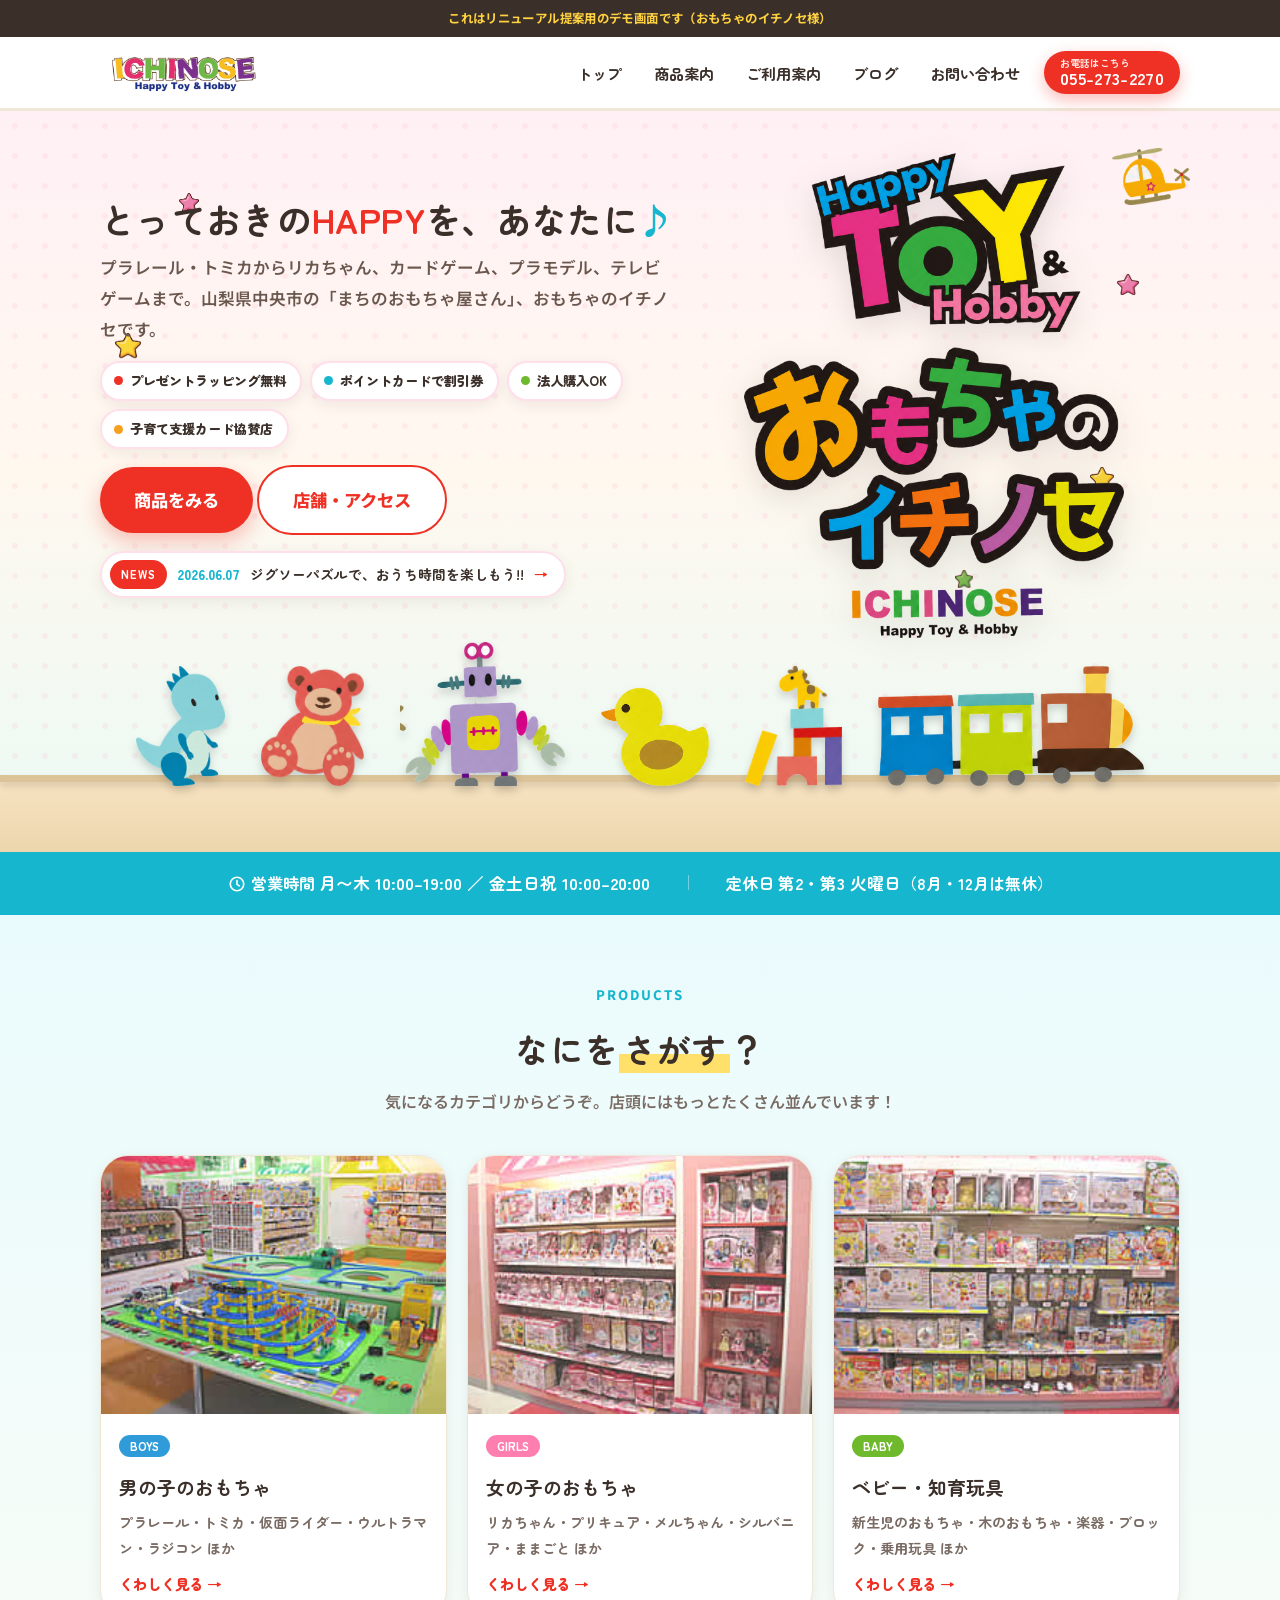
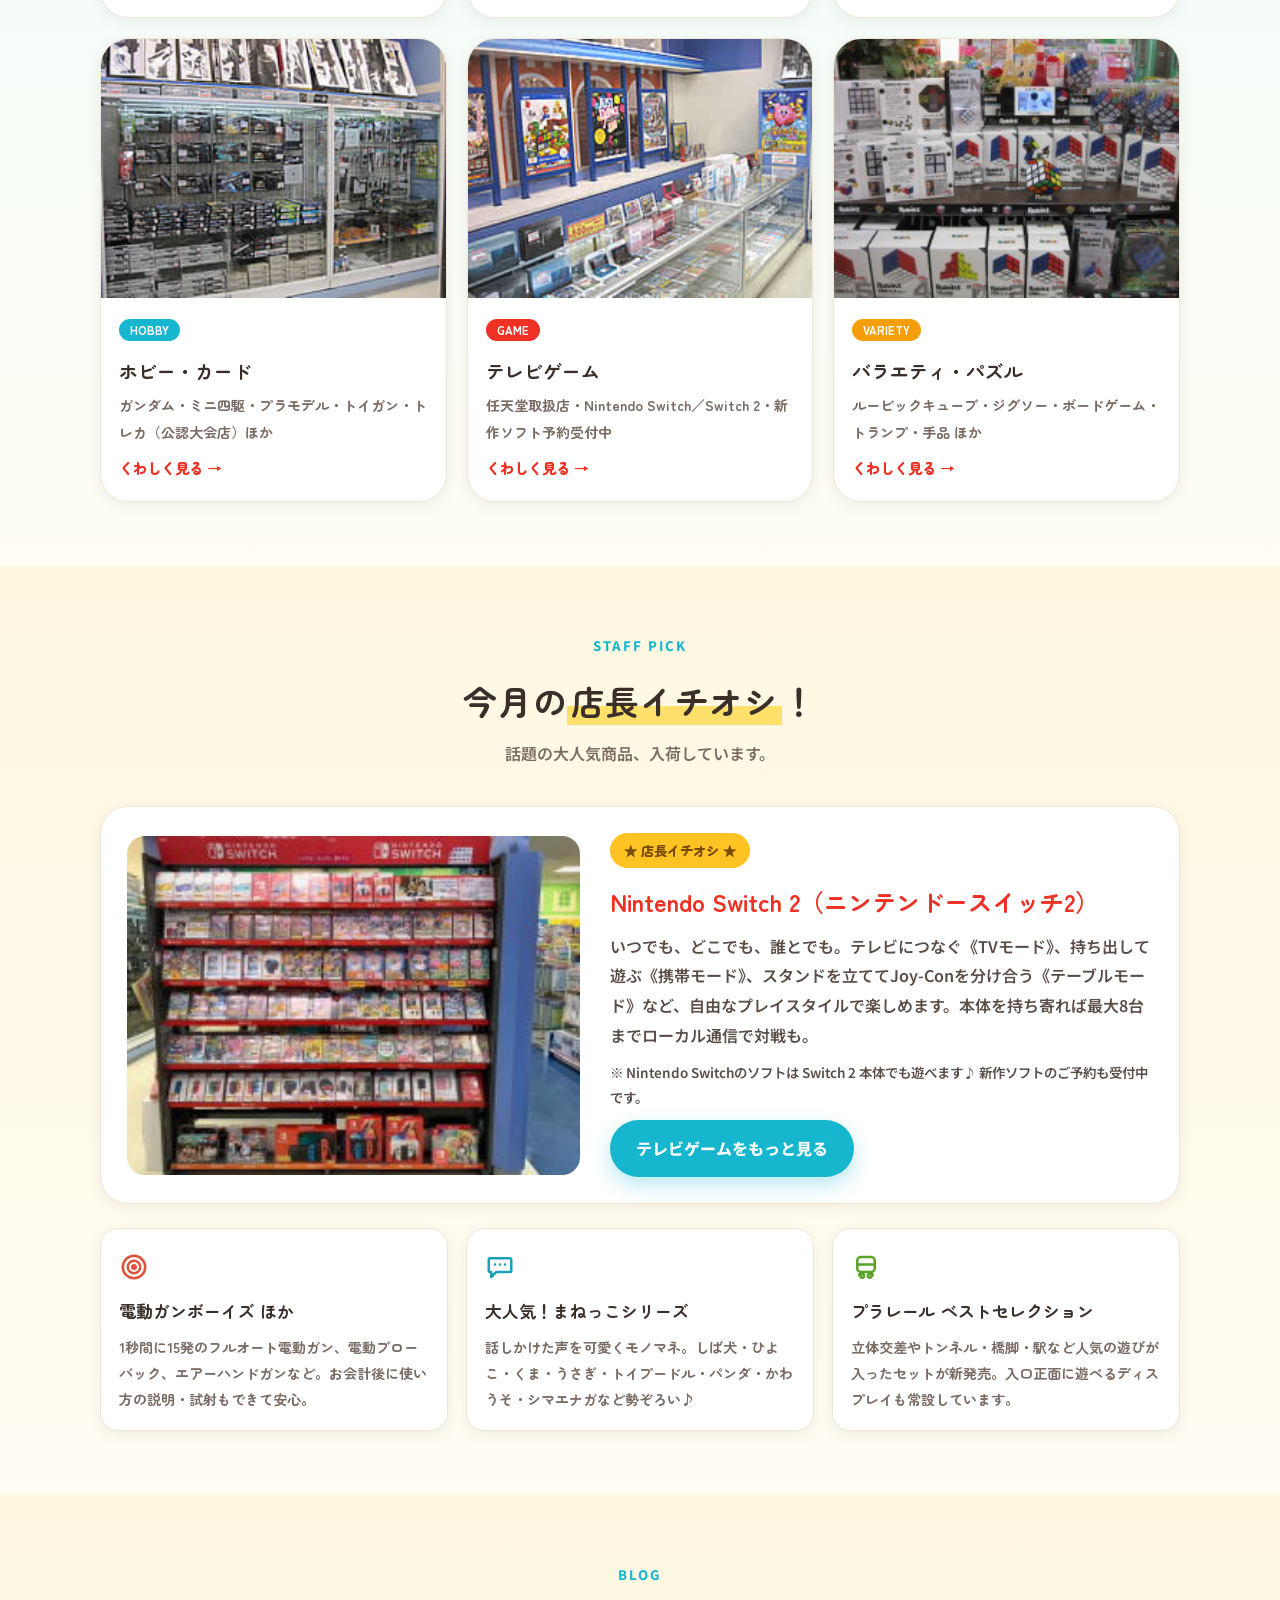
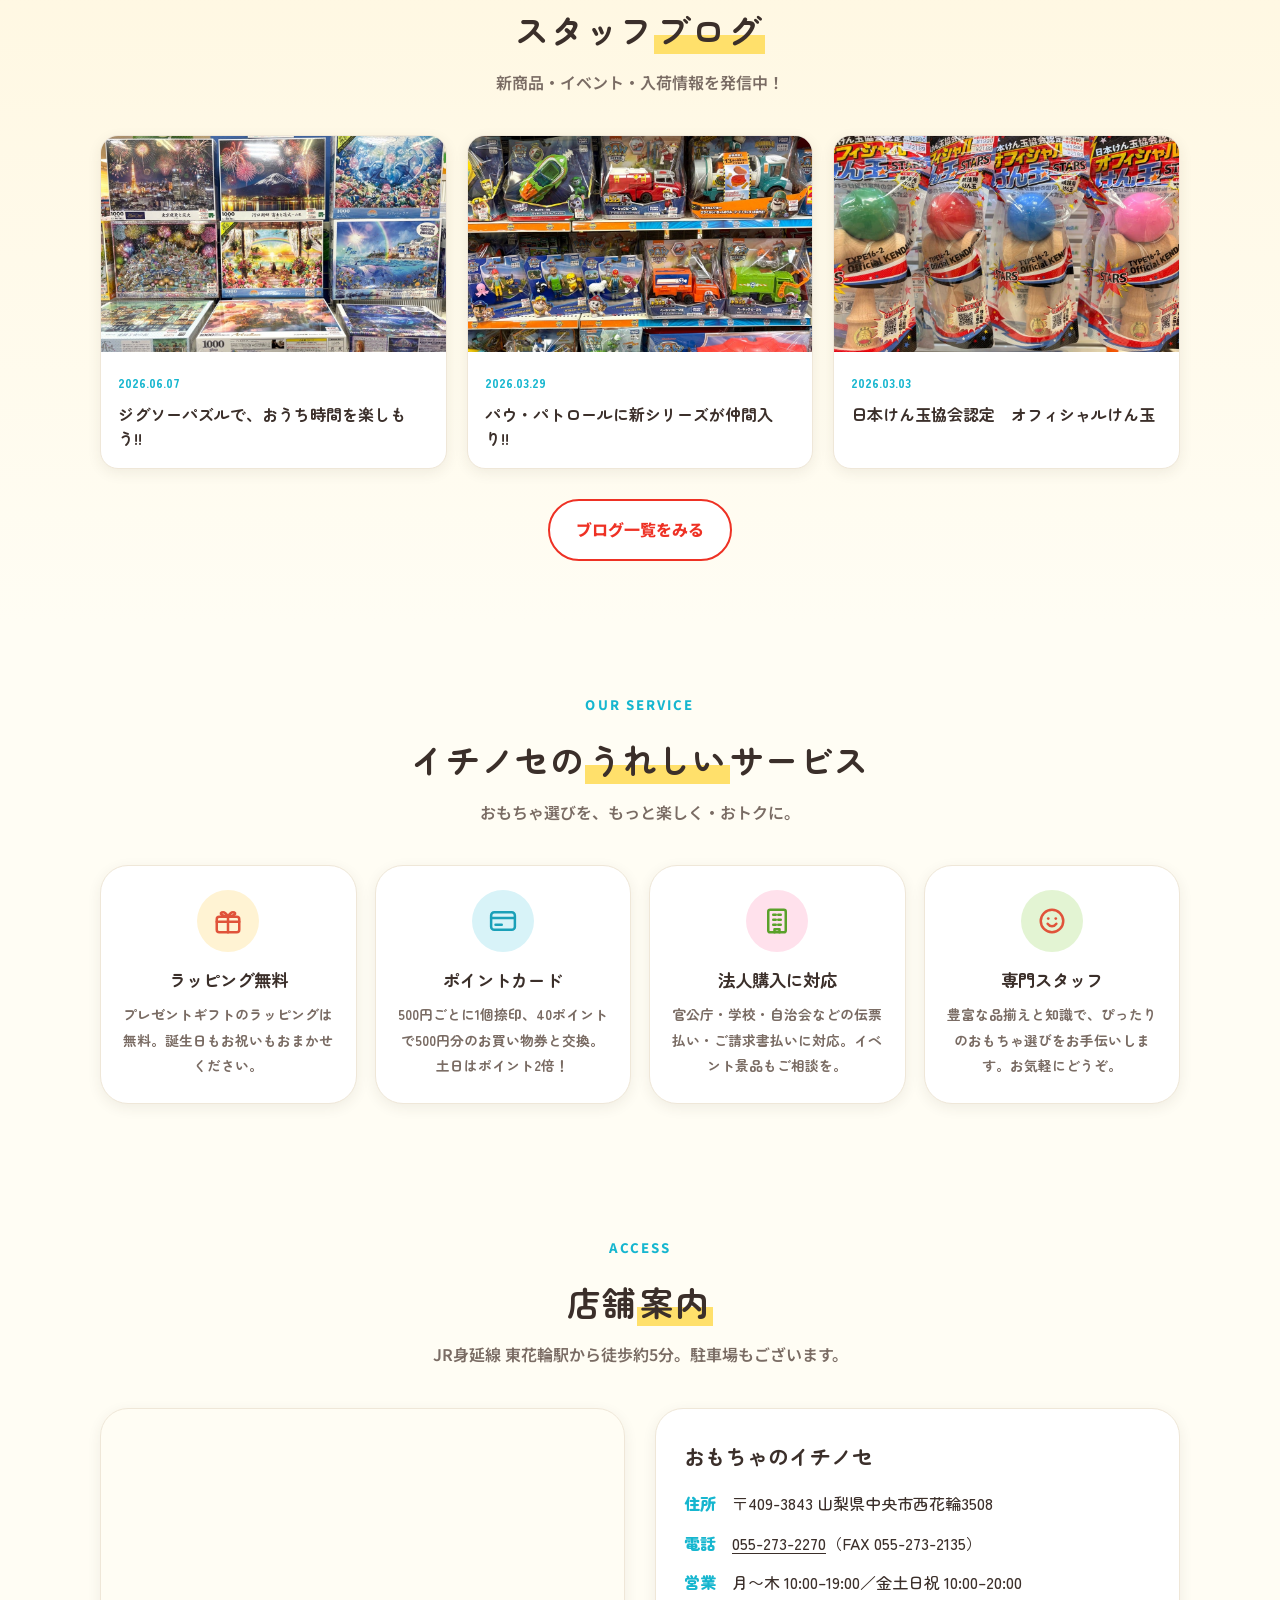
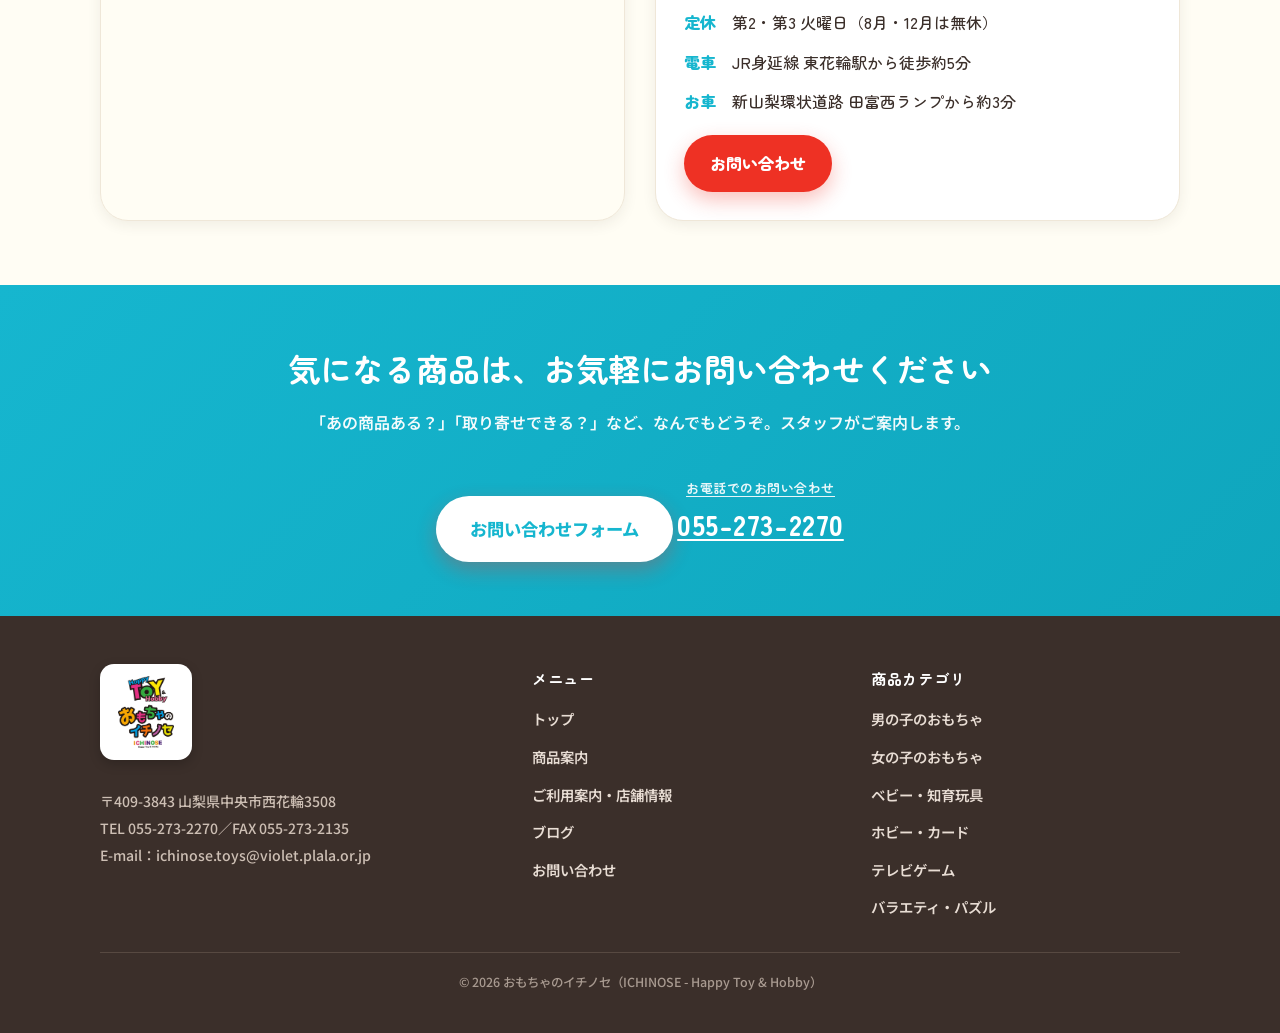
==== commit 378754bd: "fix(mobile): 2カラム崩れ/横はみ出し解消・お問い合わせ1カラム化・ロボット手復活・くまファビコン追加・見出し1行/CSSキャッシュ回避 Co-Authored-By: Claude Op" ====
--- a/index.html
+++ b/index.html
@@ -12,7 +12,10 @@
 <link rel="preconnect" href="https://fonts.googleapis.com">
 <link rel="preconnect" href="https://fonts.gstatic.com" crossorigin>
 <link href="https://fonts.googleapis.com/css2?family=Baloo+2:wght@600;700;800&family=Noto+Sans+JP:wght@400;500;700;900&family=Zen+Maru+Gothic:wght@500;700;900&display=swap" rel="stylesheet">
-<link rel="stylesheet" href="style.css">
+<link rel="icon" type="image/png" sizes="32x32" href="assets/favicon-32.png">
+<link rel="icon" type="image/png" href="assets/favicon.png">
+<link rel="apple-touch-icon" href="assets/apple-touch-icon.png">
+<link rel="stylesheet" href="style.css?v=3">
 </head>
 <body>
 <div class="demo-banner">これはリニューアル提案用のデモ画面です（おもちゃのイチノセ様）</div>
--- a/style.css
+++ b/style.css
@@ -25,7 +25,7 @@
 *{box-sizing:border-box}
 html{scroll-behavior:smooth;scroll-padding-top:calc(var(--head-h) + 8px)}
 body{
-  margin:0;color:var(--ink);background:var(--cream);
+  margin:0;color:var(--ink);background:var(--cream);overflow-x:hidden;
   font-family:"Noto Sans JP",-apple-system,"Hiragino Kaku Gothic ProN",sans-serif;
   font-weight:500;line-height:1.85;-webkit-font-smoothing:antialiased;
   text-underline-offset:3px;
@@ -165,7 +165,7 @@
     linear-gradient(180deg,#fff0f5 0%,#fff8ef 48%,#eafaf4 100%);}
 .hero-shelf .topwrap{position:relative;z-index:2;max-width:1120px;margin:0 auto;padding:0 20px;display:grid;grid-template-columns:1.04fr .96fr;gap:34px;align-items:center}
 .hero-shelf .hlogo{display:grid;place-items:center}
-.hero-shelf h1{font-family:"Zen Maru Gothic",sans-serif;font-size:clamp(1.8rem,5vw,2.7rem);line-height:1.34;margin:.1em 0 .3em;letter-spacing:.01em}
+.hero-shelf h1{font-family:"Zen Maru Gothic",sans-serif;font-size:clamp(1.4rem,3.4vw,2.2rem);line-height:1.3;margin:.1em 0 .3em;letter-spacing:.01em;white-space:nowrap}
 .hero-shelf h1 .a{color:var(--red)} .hero-shelf h1 .b{color:var(--teal)}
 .hero-shelf .lead{font-size:1.04rem;color:#6a574e;font-weight:600;margin:0 0 16px}
 .hero-shelf .hero-badges{display:flex;flex-wrap:wrap;gap:8px;justify-content:flex-start;margin:0 0 16px}
@@ -205,16 +205,22 @@
 .sc-star4{top:48%;right:13%;width:24px;animation:ty-tw 2.8s ease-in-out infinite .8s}
 .sc-star5{top:11%;left:14%; width:20px}
 .sc-star6{top:62%;right:24%;width:18px}
-@media(max-width:880px){
+@media (max-width:880px){
   .hero-shelf{text-align:center}
+  .hero-shelf h1{white-space:normal;font-size:clamp(1.2rem,4.2vw,1.7rem)}
   .hero-shelf .topwrap{grid-template-columns:1fr;gap:16px}
+  .hero-shelf .hlogo{order:-1}
+  .hero-shelf .hero-logo{margin-bottom:4px}
   .hero-shelf .hero-badges,.hero-shelf .cta{justify-content:center}
-  .hero-shelf .sc-star3,.hero-shelf .sc-star4,.hero-shelf .sc-star6,.hero-shelf .sc-heli{display:none}
+  .hero-shelf .sc{display:none}
   .shelf-row{gap:12px}.shelf-row img{height:74px}
   .shelf-row img:nth-child(3){height:92px}.shelf-row img:nth-child(4){height:62px}
   .shelf-row img:nth-child(n+6){display:none}
   .hero-shelf .hero-logo{width:250px}
   .hero-news{font-size:.78rem;max-width:92%;margin-left:auto;margin-right:auto}
+  .infobar .wrap{flex-direction:column;gap:2px;padding:10px 16px;font-size:.8rem;line-height:1.5;text-align:center}
+  .infobar .sep{display:none}
+  .infobar b{font-size:.9rem}
 }
 .hero-visual .pop{
   position:absolute;background:#fff;border-radius:var(--r-pill);padding:9px 17px;font-weight:800;
@@ -285,7 +291,7 @@
 .totop.show{opacity:1;transform:translateY(0) scale(1);pointer-events:auto}
 .totop img{width:100%;height:100%;display:block;transition:transform .3s;transform:rotate(-20deg)}
 .totop:hover img{transform:translateY(-9px) rotate(-26deg)}
-@media(max-width:600px){.totop{width:52px;height:52px;right:14px;bottom:14px}}
+@media (max-width:600px){.totop{width:52px;height:52px;right:14px;bottom:14px}}
 .value:nth-child(2) .ic{background:#d8f3f8}
 .value:nth-child(3) .ic{background:#ffe1ec}
 .value:nth-child(4) .ic{background:#e3f4d3}
@@ -338,7 +344,10 @@
 .item.txt{grid-template-columns:1fr}
 
 /* ---- お知らせ/注意の箱 ---- */
-.callout{background:#fff7e0;border:2px dashed var(--yellow);border-radius:var(--r);padding:18px 22px;color:#8a5a00;font-weight:700}
+.callout{display:block;background:#fff7e0;border:2px dashed var(--yellow);border-radius:var(--r);padding:18px 22px;color:#8a5a00;font-weight:700}
+.contact-grid{display:grid;grid-template-columns:1.3fr .9fr;gap:30px;align-items:start}
+.photo-2col{display:grid;grid-template-columns:1fr 1fr;gap:20px;margin-top:24px}
+@media (max-width:880px){ .contact-grid,.photo-2col{grid-template-columns:1fr} }
 .callout.teal{background:#eafbfd;border-color:var(--teal);color:#0d7d8f}
 
 /* ---- ポイント/法人 ---- */
@@ -389,7 +398,7 @@
 .demo-banner{background:#3b2f2a;color:#ffd23f;text-align:center;font-size:.78rem;font-weight:700;padding:7px 14px;letter-spacing:.03em}
 
 /* ---- レスポンシブ ---- */
-@media(max-width:900px){
+@media (max-width:900px){
   :root{--head-h:64px}
   .hero .wrap{grid-template-columns:1fr;gap:26px}
   .hero-visual{max-width:420px;margin:0 auto}
@@ -413,7 +422,7 @@
   .navtoggle span::before,.navtoggle span::after{content:"";position:absolute;left:0;width:22px;height:2.5px;background:var(--ink)}
   .navtoggle span::before{top:-7px}.navtoggle span::after{top:7px}
 }
-@media(max-width:560px){
+@media (max-width:560px){
   .cats,.posts,.values,.pick-grid{grid-template-columns:1fr}
   .item{grid-template-columns:1fr}
   .item .ph{width:100%;height:170px}
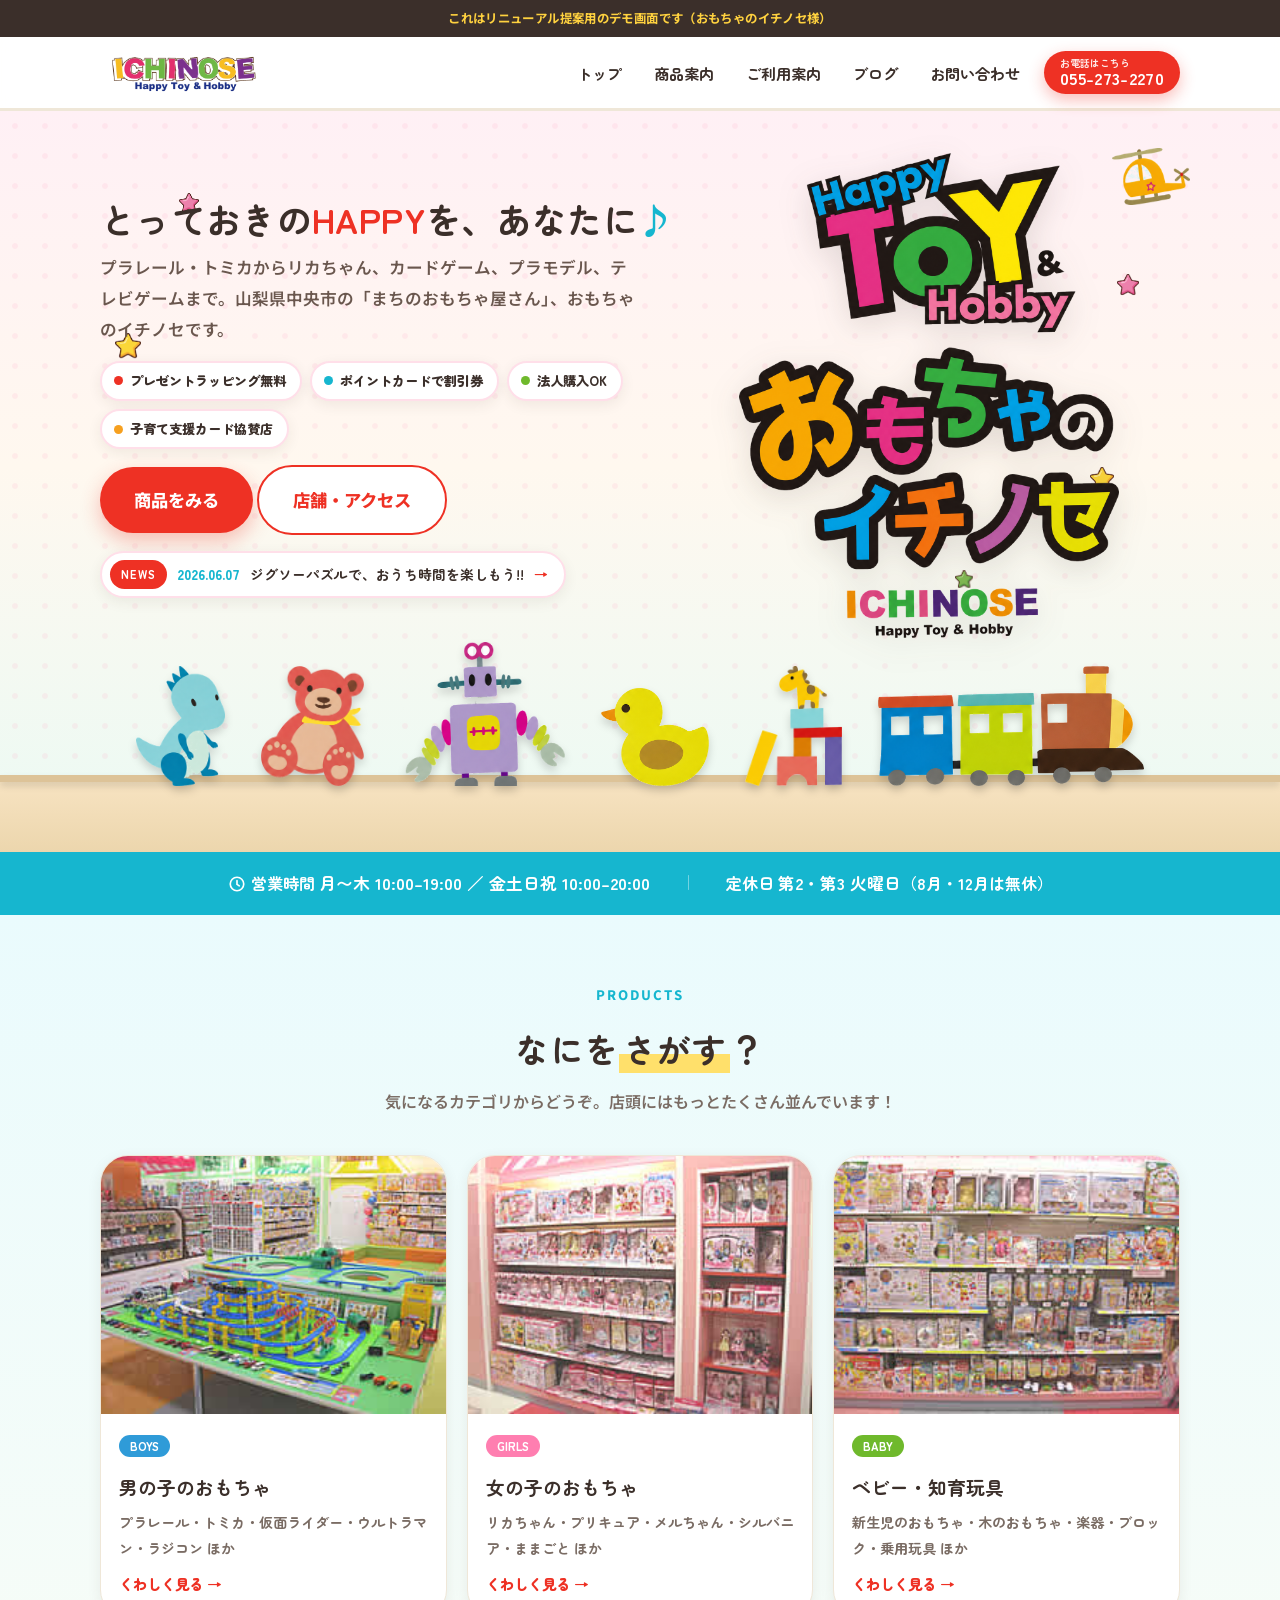
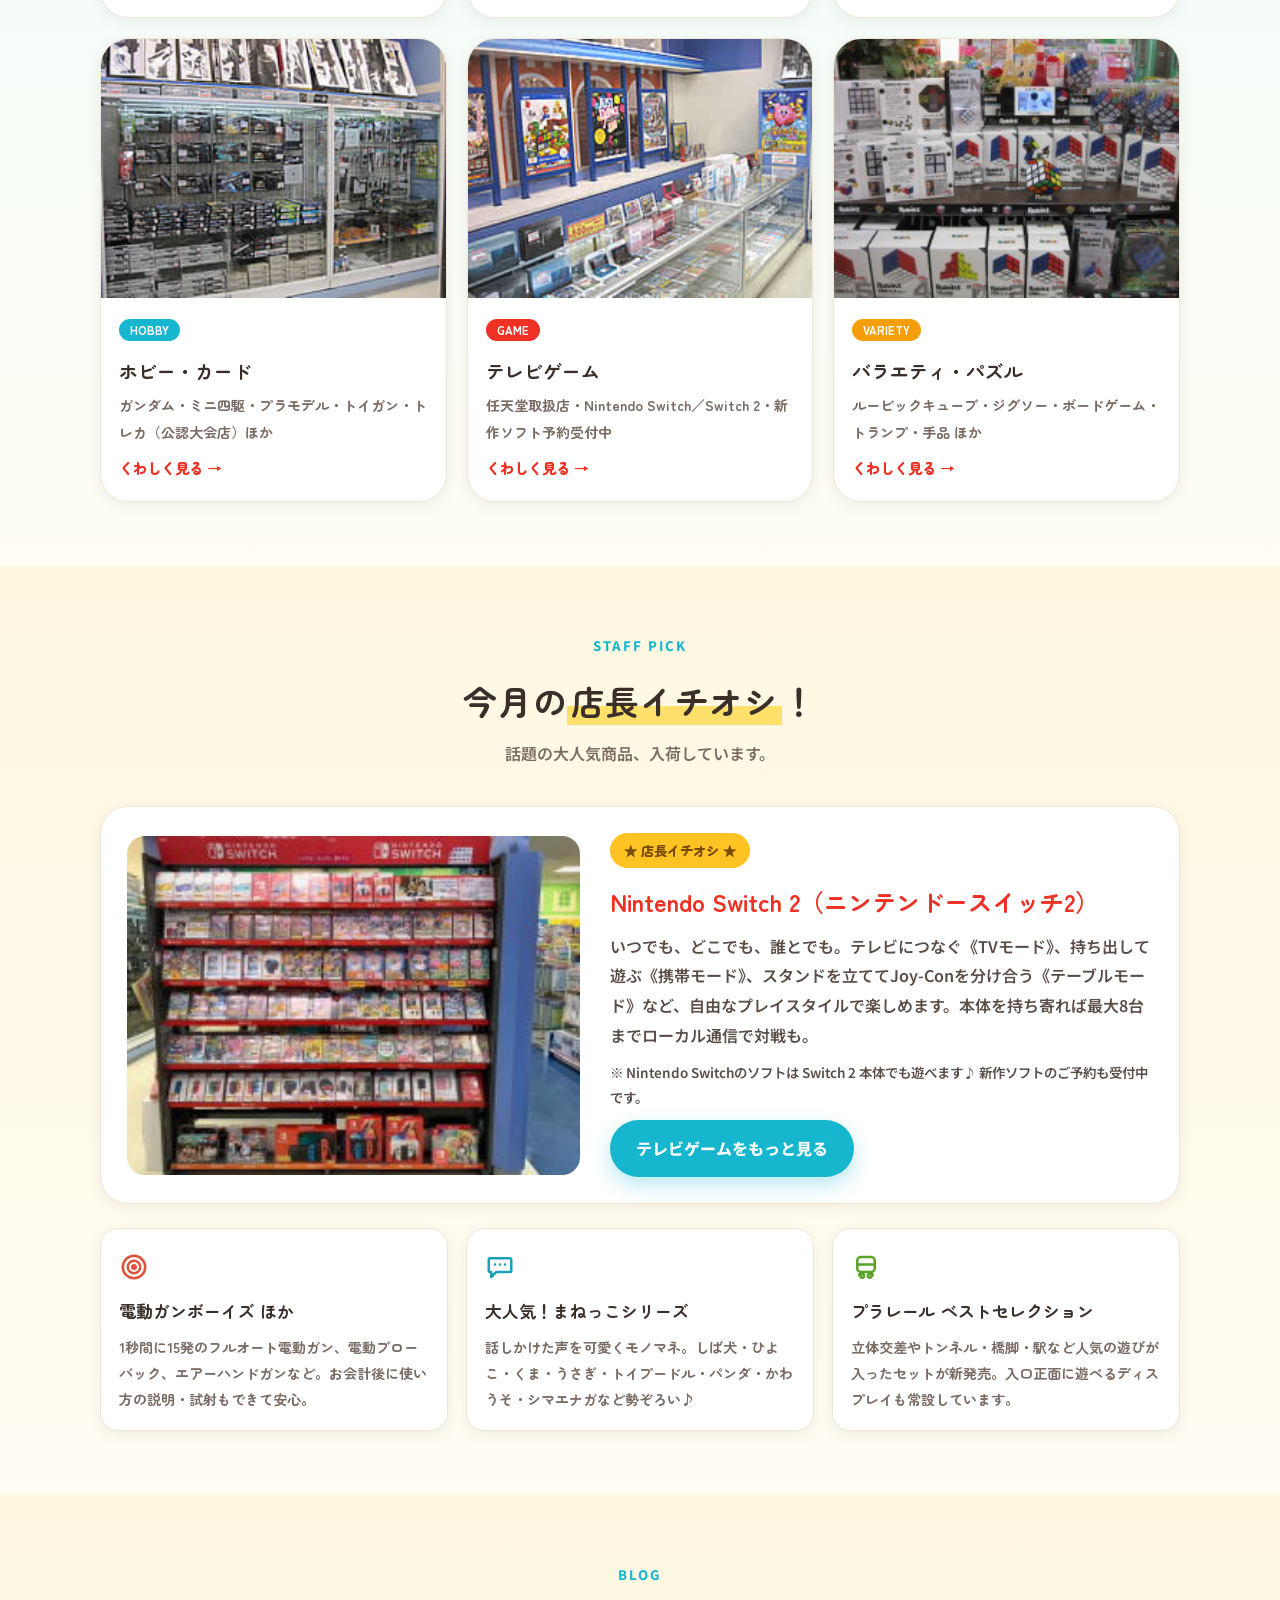
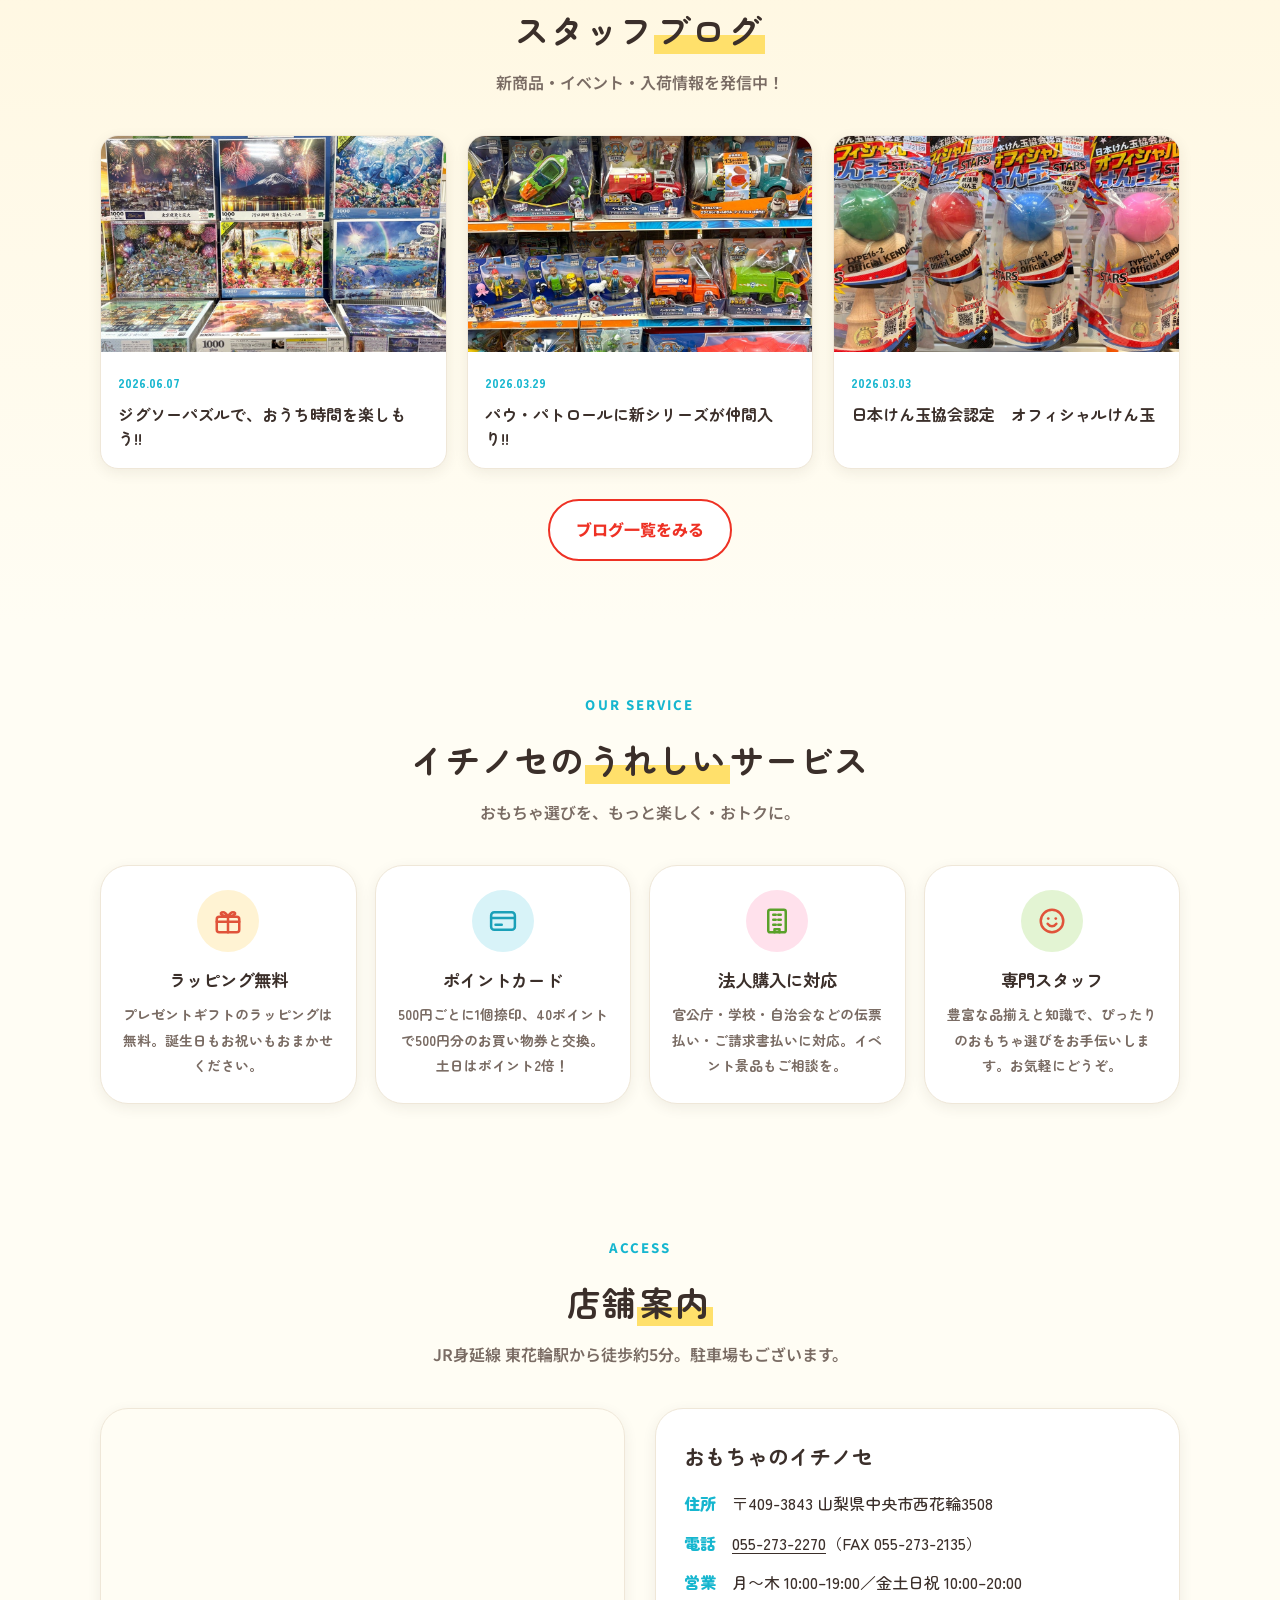
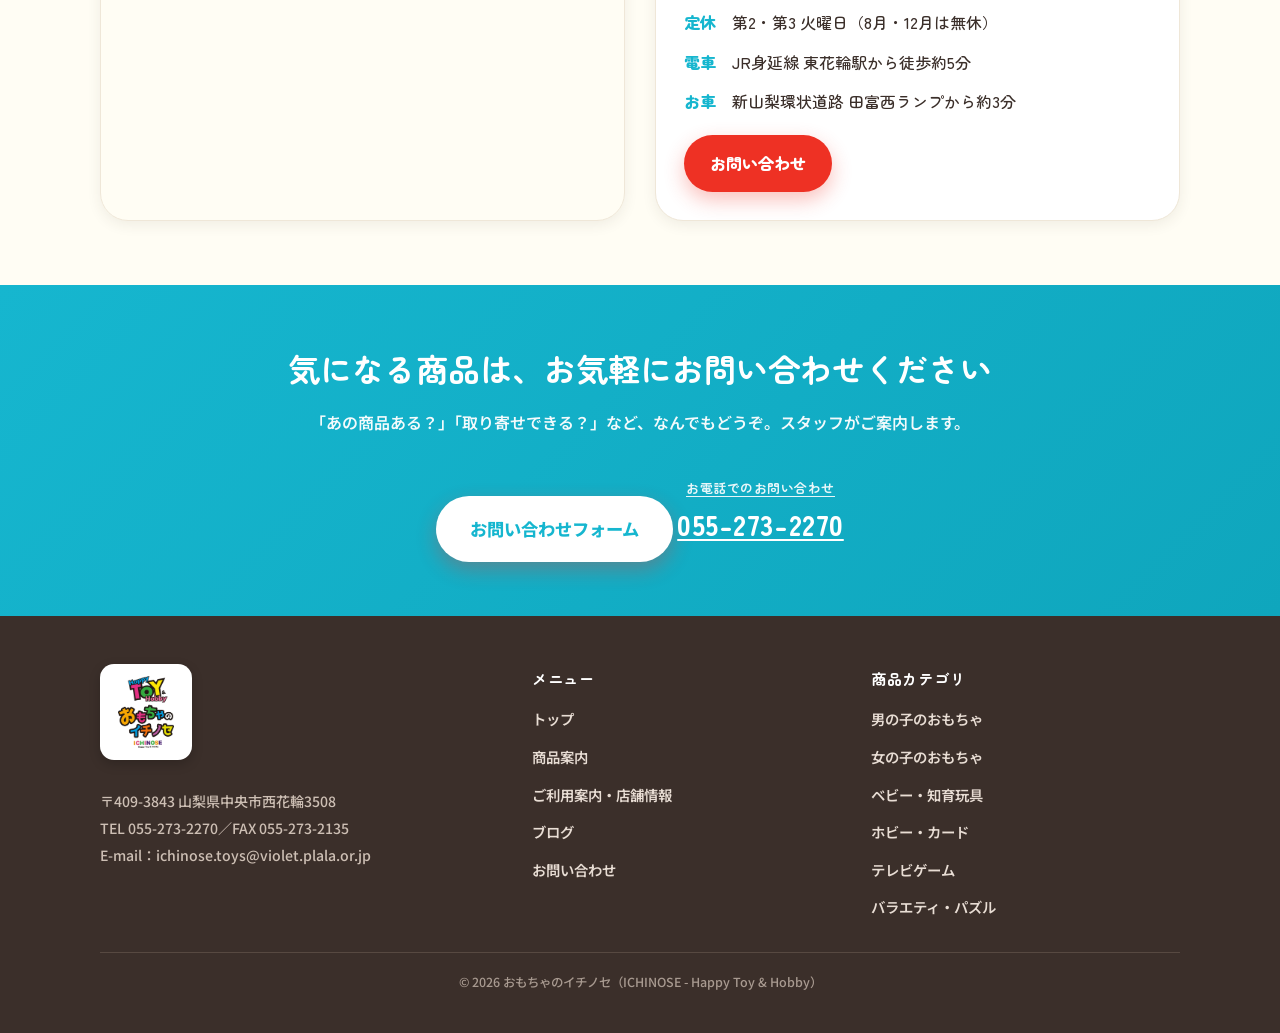
==== commit 55723f53: "fix: ロボット左のゴミ除去 / 営業時間バーのスマホ折返し修正 / ロケット角度+5度 - robot.png: 左側の浮き素材(オリーブ片)を連結成分除去 - infobar: モバイルで時刻が" ====
--- a/index.html
+++ b/index.html
@@ -15,7 +15,7 @@
 <link rel="icon" type="image/png" sizes="32x32" href="assets/favicon-32.png">
 <link rel="icon" type="image/png" href="assets/favicon.png">
 <link rel="apple-touch-icon" href="assets/apple-touch-icon.png">
-<link rel="stylesheet" href="style.css?v=3">
+<link rel="stylesheet" href="style.css?v=4">
 </head>
 <body>
 <div class="demo-banner">これはリニューアル提案用のデモ画面です（おもちゃのイチノセ様）</div>
@@ -85,7 +85,7 @@
 <!-- ===== 営業時間 帯 ===== -->
 <div class="infobar zen">
   <div class="wrap">
-    <span><svg class="ib-ic" viewBox="0 0 24 24" fill="none" stroke="#fff" stroke-width="2.2" stroke-linecap="round" stroke-linejoin="round"><circle cx="12" cy="12" r="9"/><path d="M12 7.5v5l3 2"/></svg>営業時間 <b>月〜木 10:00–19:00 ／ 金土日祝 10:00–20:00</b></span>
+    <span><svg class="ib-ic" viewBox="0 0 24 24" fill="none" stroke="#fff" stroke-width="2.2" stroke-linecap="round" stroke-linejoin="round"><circle cx="12" cy="12" r="9"/><path d="M12 7.5v5l3 2"/></svg>営業時間 <b><span class="nw">月〜木 10:00–19:00</span><span class="sl"> ／ </span><br class="mbr"><span class="nw">金土日祝 10:00–20:00</span></b></span>
     <span class="sep">｜</span>
     <span>定休日 <b>第2・第3 火曜日</b>（8月・12月は無休）</span>
   </div>
--- a/style.css
+++ b/style.css
@@ -165,6 +165,8 @@
     linear-gradient(180deg,#fff0f5 0%,#fff8ef 48%,#eafaf4 100%);}
 .hero-shelf .topwrap{position:relative;z-index:2;max-width:1120px;margin:0 auto;padding:0 20px;display:grid;grid-template-columns:1.04fr .96fr;gap:34px;align-items:center}
 .hero-shelf .hlogo{display:grid;place-items:center}
+.hero-shelf .htext,.hero-shelf .hlogo{min-width:0}
+.hero-shelf .hero-news{max-width:100%}
 .hero-shelf h1{font-family:"Zen Maru Gothic",sans-serif;font-size:clamp(1.4rem,3.4vw,2.2rem);line-height:1.3;margin:.1em 0 .3em;letter-spacing:.01em;white-space:nowrap}
 .hero-shelf h1 .a{color:var(--red)} .hero-shelf h1 .b{color:var(--teal)}
 .hero-shelf .lead{font-size:1.04rem;color:#6a574e;font-weight:600;margin:0 0 16px}
@@ -216,11 +218,8 @@
   .shelf-row{gap:12px}.shelf-row img{height:74px}
   .shelf-row img:nth-child(3){height:92px}.shelf-row img:nth-child(4){height:62px}
   .shelf-row img:nth-child(n+6){display:none}
-  .hero-shelf .hero-logo{width:250px}
+  .hero-shelf .hero-logo{width:min(250px,72%);height:auto}
   .hero-news{font-size:.78rem;max-width:92%;margin-left:auto;margin-right:auto}
-  .infobar .wrap{flex-direction:column;gap:2px;padding:10px 16px;font-size:.8rem;line-height:1.5;text-align:center}
-  .infobar .sep{display:none}
-  .infobar b{font-size:.9rem}
 }
 .hero-visual .pop{
   position:absolute;background:#fff;border-radius:var(--r-pill);padding:9px 17px;font-weight:800;
@@ -232,10 +231,20 @@
 .blob{position:absolute;border-radius:50%;filter:blur(2px);opacity:.5;z-index:0}
 
 /* ---- インフォ帯(営業時間など) ---- */
+.nw{white-space:nowrap}
+.mbr{display:none}
 .infobar{background:var(--teal);color:#fff}
 .infobar .wrap{display:flex;flex-wrap:wrap;gap:10px 30px;justify-content:center;padding:16px 20px;font-weight:700}
 .infobar b{font-size:1.05rem}
 .infobar .sep{opacity:.5}
+@media (max-width:880px){
+  .infobar .wrap{display:block;padding:10px 14px;font-size:.82rem;line-height:1.6;text-align:center}
+  .infobar .wrap>span{display:block}
+  .infobar .wrap>span.sep{display:none}
+  .infobar b{font-size:.9rem}
+  .infobar .sl{display:none}
+  .infobar .mbr{display:inline}
+}
 
 /* ---- カテゴリカード ---- */
 .cats{display:grid;grid-template-columns:repeat(3,1fr);gap:20px}
@@ -289,8 +298,8 @@
 /* ロケットで「ページ先頭へ戻る」 */
 .totop{position:fixed;right:20px;bottom:20px;z-index:90;width:62px;height:62px;border:none;background:transparent;cursor:pointer;padding:0;opacity:0;transform:translateY(20px) scale(.8);pointer-events:none;transition:.3s;filter:drop-shadow(0 6px 10px rgba(0,0,0,.28))}
 .totop.show{opacity:1;transform:translateY(0) scale(1);pointer-events:auto}
-.totop img{width:100%;height:100%;display:block;transition:transform .3s;transform:rotate(-20deg)}
-.totop:hover img{transform:translateY(-9px) rotate(-26deg)}
+.totop img{width:100%;height:100%;display:block;transition:transform .3s;transform:rotate(-25deg)}
+.totop:hover img{transform:translateY(-9px) rotate(-31deg)}
 @media (max-width:600px){.totop{width:52px;height:52px;right:14px;bottom:14px}}
 .value:nth-child(2) .ic{background:#d8f3f8}
 .value:nth-child(3) .ic{background:#ffe1ec}
